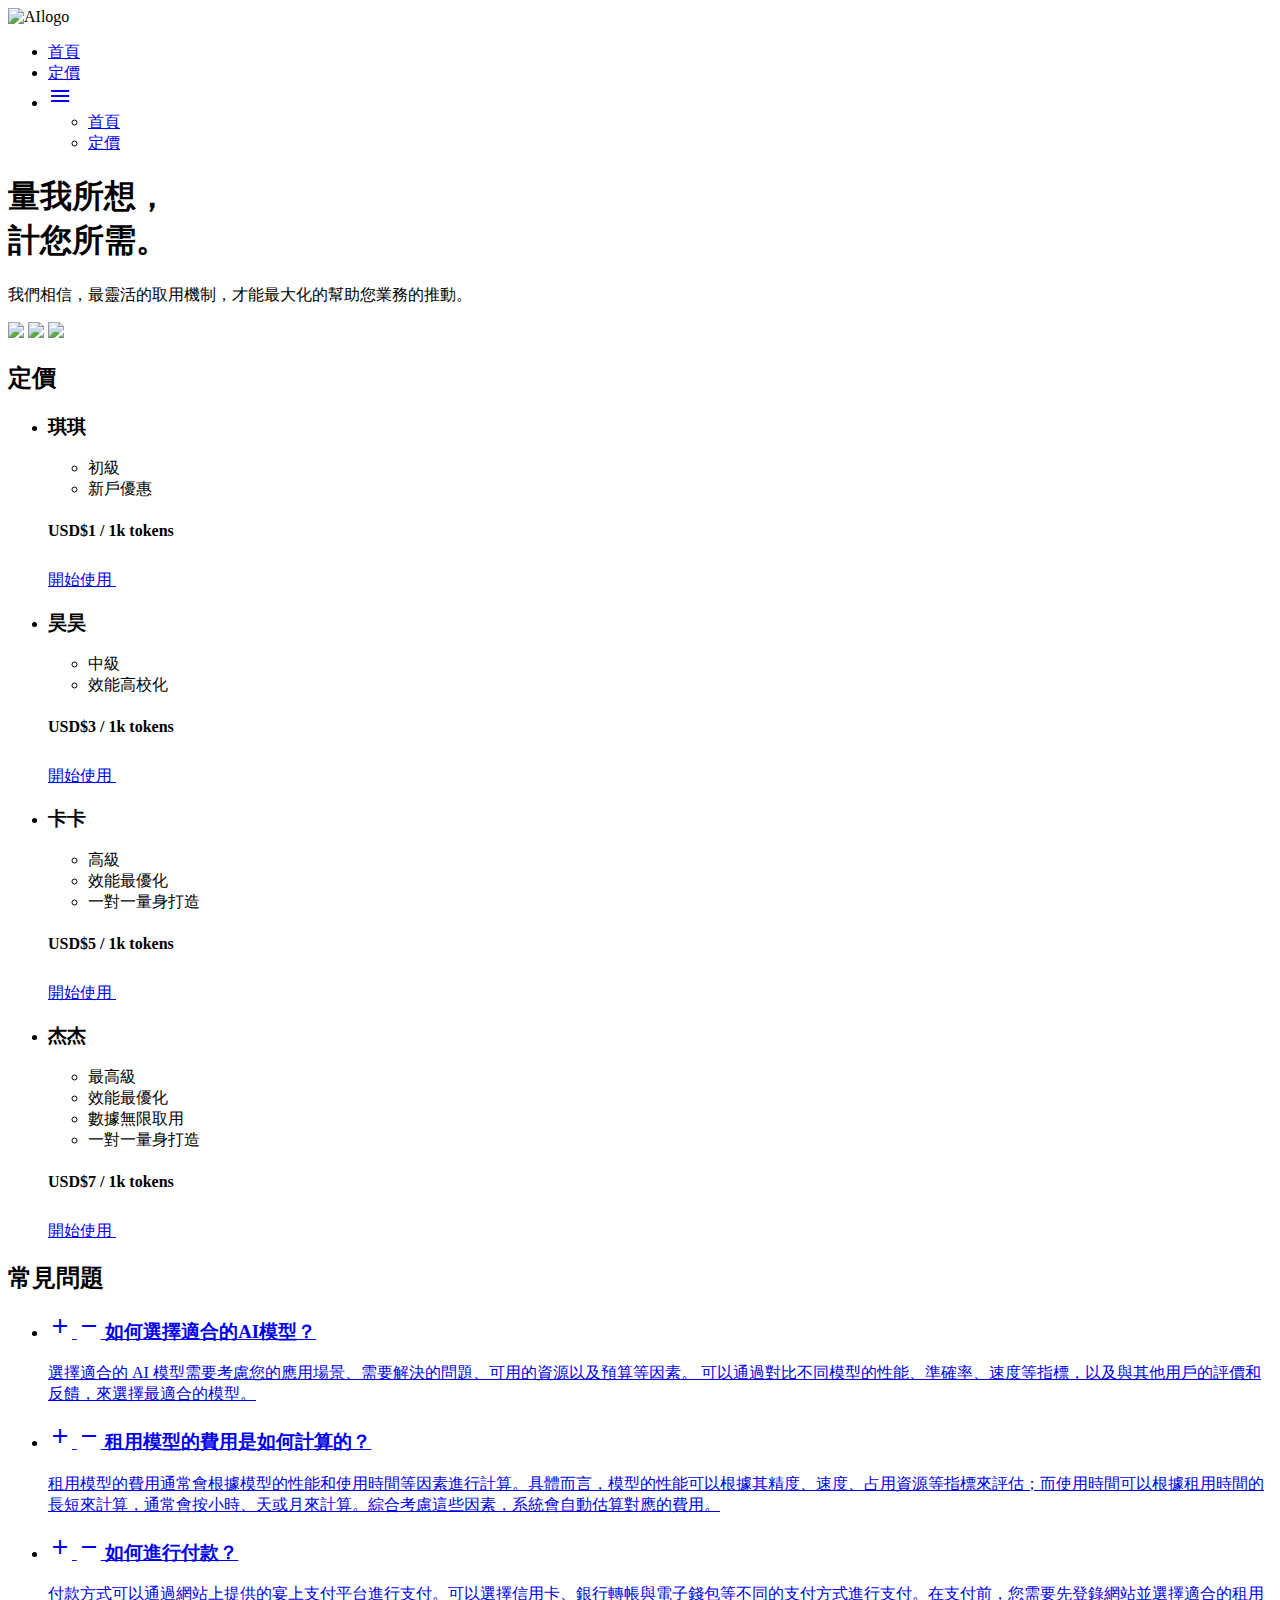
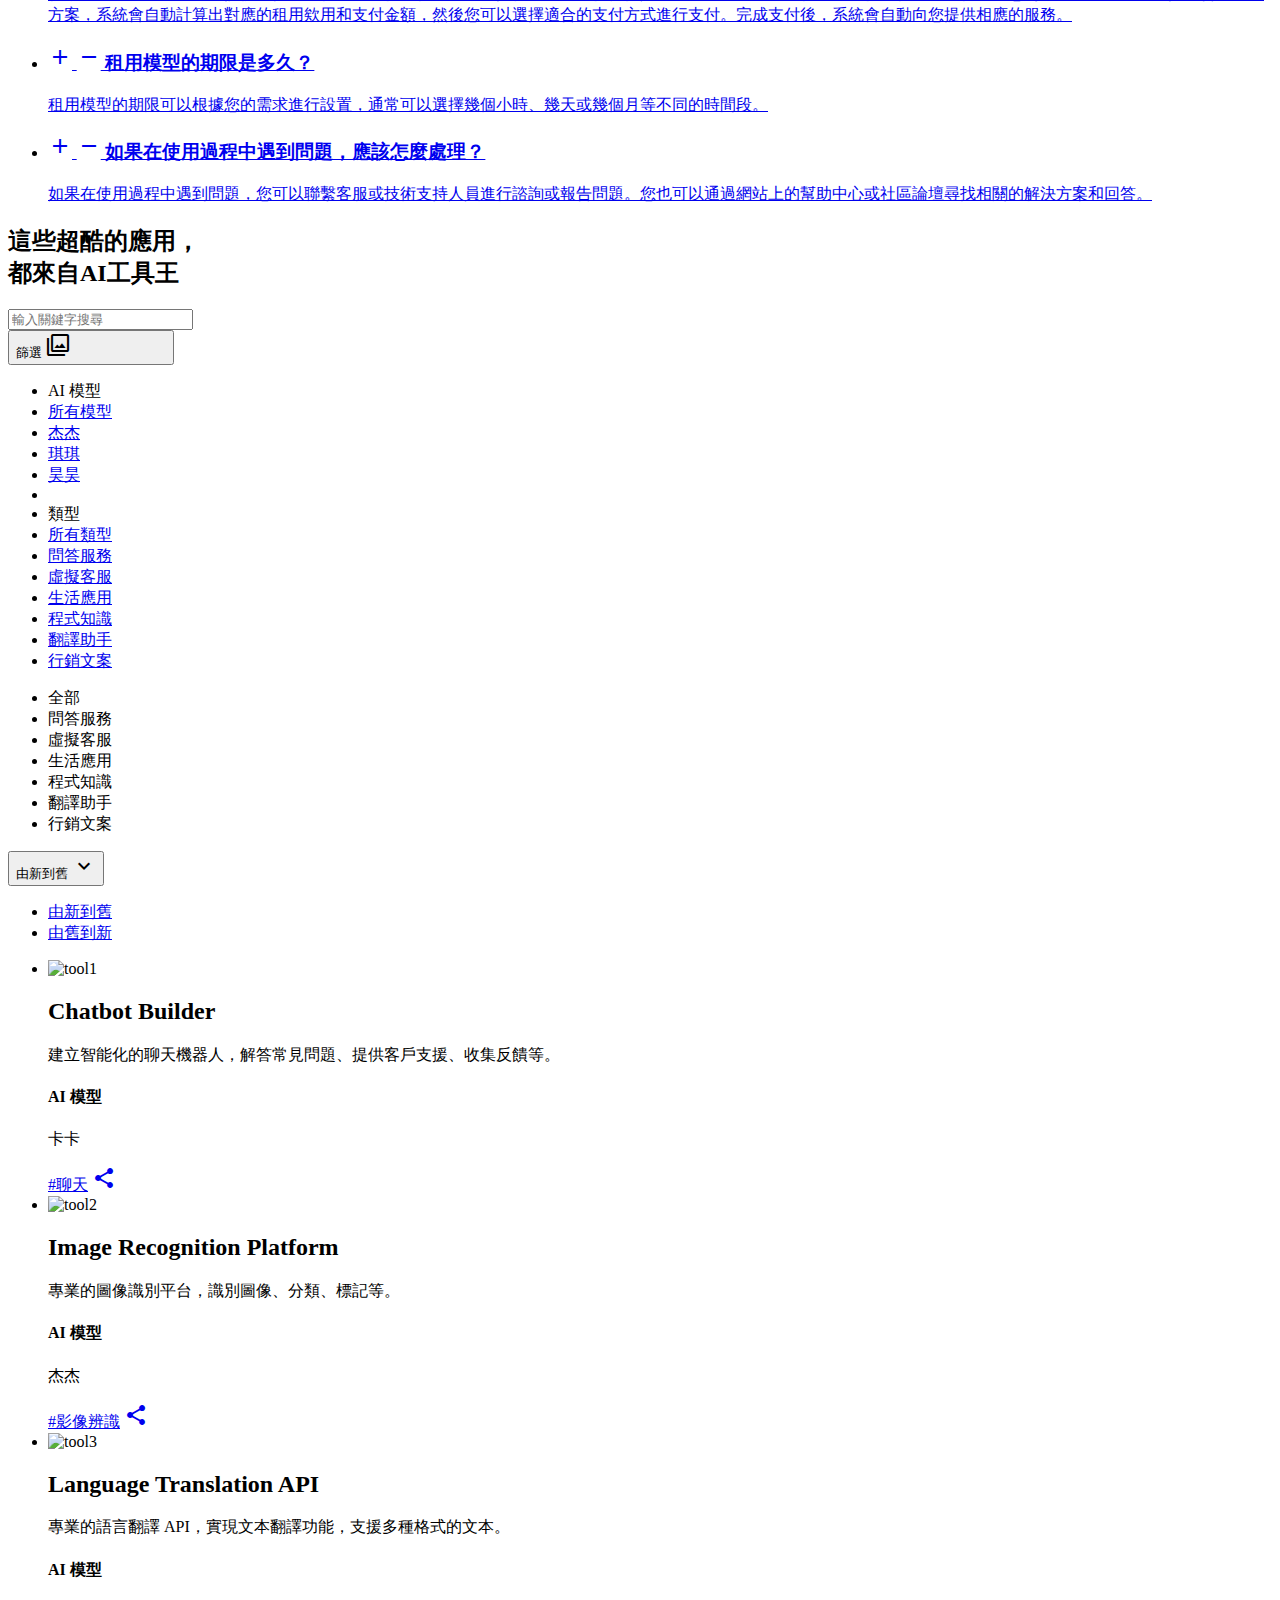
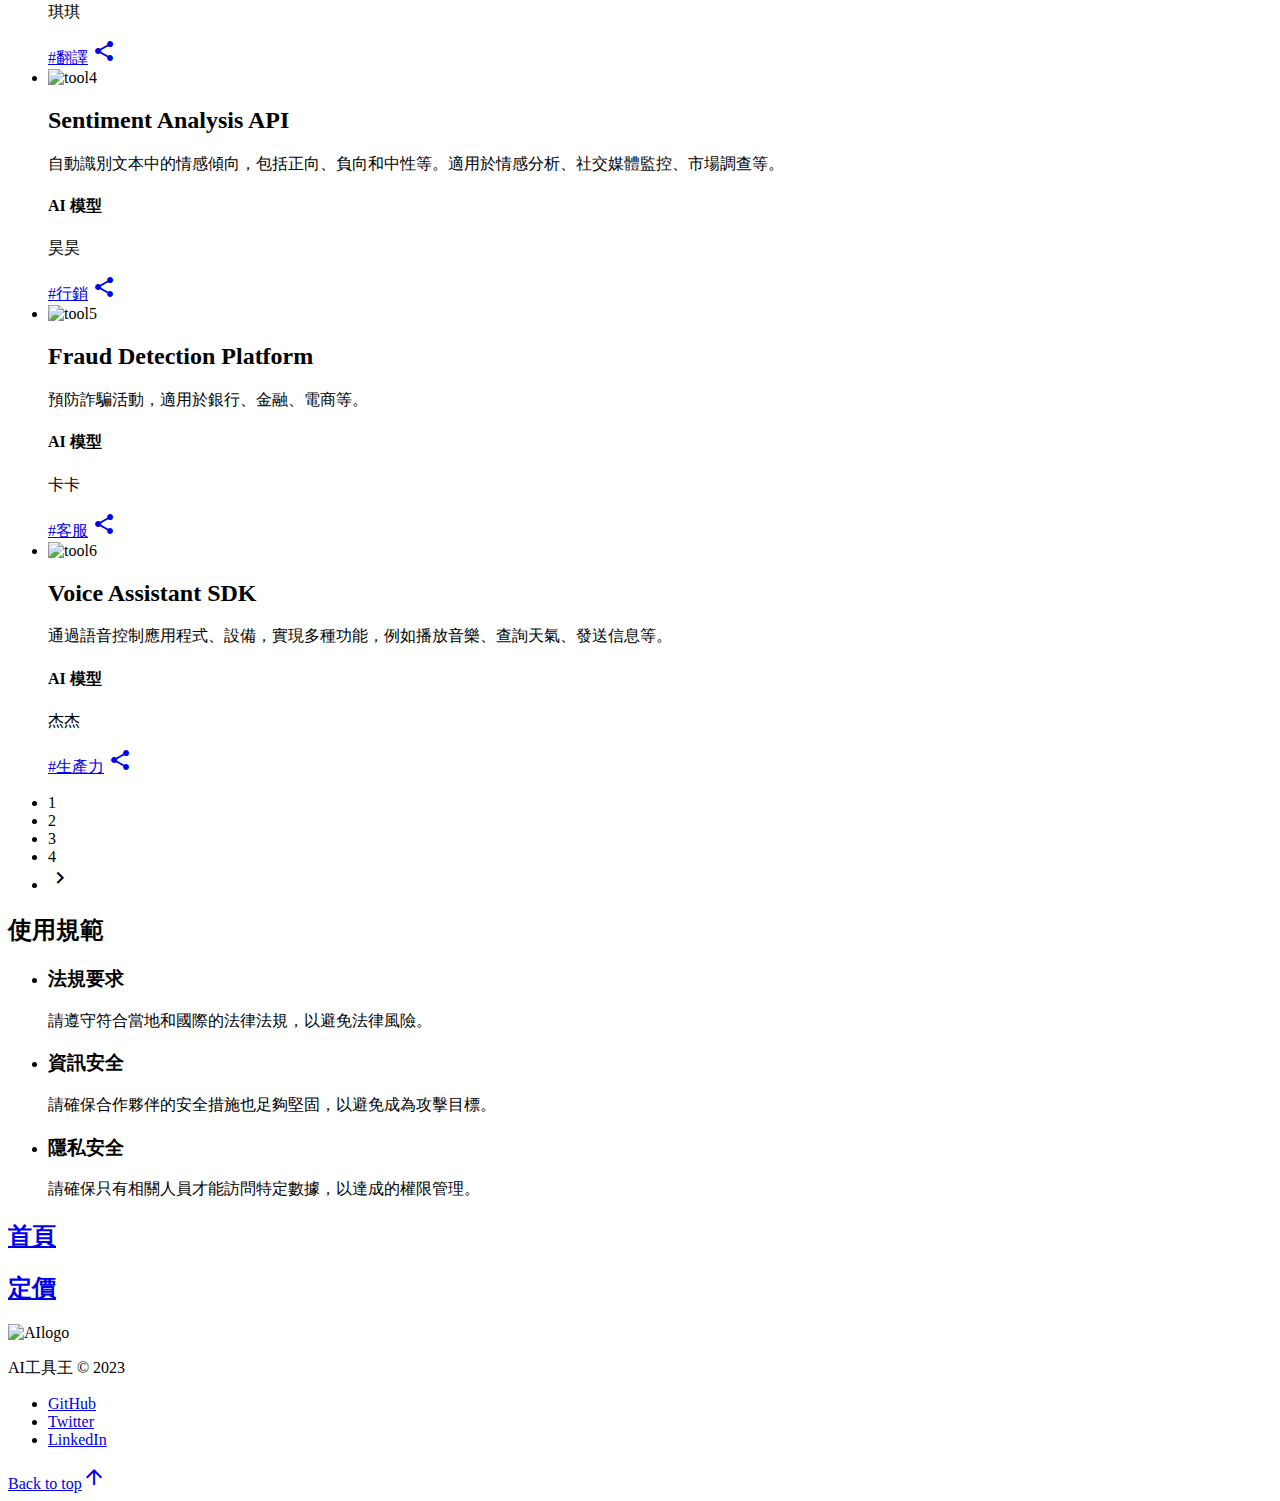
==== pricing.html @ 3c89065a "renew" ====
<!DOCTYPE html>
<html lang="en">

<head>
    <meta charset="UTF-8">
    <meta http-equiv="X-UA-Compatible" content="IE=edge">
    <meta name="viewport" content="width=device-width, initial-scale=1.0">
    <title>AI 工具王 | 定價</title>
    <link href="https://fonts.googleapis.com/css2?family=Noto+Sans+TC:wght@400;700;900&display=swap" rel="stylesheet">
    <link href="https://fonts.googleapis.com/icon?family=Material+Icons" rel="stylesheet">
    <link rel="stylesheet" href="https://cdn.jsdelivr.net/npm/swiper@10/swiper-bundle.min.css" />
    <link rel="stylesheet" href="reset.css">
    <link rel="stylesheet" href="index.css">
</head>

<body>
    <nav class="navbar container py-20 mb-40">
        <img src="img/logo.png" alt="AIlogo" width="244" height="40">
        <ul class="d-flex">
            <li class="px-10 d-md-none"><a href="./index.html">首頁</a></li>
            <li class="px-10 d-md-none"><a href="./pricing.html">定價</a></li>
            <li class="d-none d-md-block">
                <a href="#" class="navbar-toggler">
                    <span class="material-icons">
                        menu
                    </span>
                </a>
                <ul class="navbar-collapse d-none">
                    <li class="display-3 mb-8"><a href="./index.html">首頁</a></li>
                    <li class="display-3"><a href="./pricing.html">定價</a></li>
                </ul>
            </li>
        </ul>
    </nav>
    <header>
        <section class="container mb-160">
            <h1 class="display-2 h1-md mb-80 mb-md-64">量我所想，<br>計您所需。</h1>
            <p class="h1 h3-md">我們相信，最靈活的取用機制，才能最大化的幫助您業務的推動。</p>
            <div class="deco">
                <img src="img/deco.png" class="arrow1">
                <img src="img/deco.png" class="arrow2">
                <img src="img/deco.png" class="arrow3">
            </div>
        </section>
        <section class="container mb-160 mb-md-120">
            <h2 class="h1 h2-md mb-80 mb-md-32">定價</h2>
            <ul class="row row-gap-24">
                <li class="col-6">
                    <div class="price border h-100 f-column">
                        <div class="border-body">
                            <h3 class="h3 h3-md mb-12">琪琪</h3>
                            <ul class="list-style">
                                <li>初級</li>
                                <li>新戶優惠</li>
                            </ul>
                        </div>
                        <div class="border-footer">
                            <h4>USD$1 / 1k tokens</h4>
                            <a href="#" class="price-link">
                                開始使用
                                <span class="material-icons pl-12">
                                    arrow_outward
                                </span>
                            </a>
                        </div>
                    </div>
                </li>
                <li class="col-6">
                    <div class="price border h-100 f-column">
                        <div class="border-body">
                            <h3 class="h3 h3-md mb-12">昊昊</h3>
                            <ul class="list-style">
                                <li>中級</li>
                                <li>效能高校化</li>
                            </ul>
                        </div>
                        <div class="border-footer">
                            <h4>USD$3 / 1k tokens</h4>
                            <a href="#" class="price-link">
                                開始使用
                                <span class="material-icons pl-12">
                                    arrow_outward
                                </span>
                            </a>
                        </div>
                    </div>
                </li>
                <li class="col-6">
                    <div class="price border h-100 f-column">
                        <div class="border-body">
                            <h3 class="h3 h3-md mb-12">卡卡</h3>
                            <ul class="list-style">
                                <li>高級</li>
                                <li>效能最優化</li>
                                <li>一對一量身打造</li>
                            </ul>
                        </div>
                        <div class="border-footer">
                            <h4>USD$5 / 1k tokens</h4>
                            <a href="#" class="price-link">
                                開始使用
                                <span class="material-icons pl-12">
                                    arrow_outward
                                </span>
                            </a>
                        </div>
                    </div>
                </li>
                <li class="col-6">
                    <div class="price border h-100 f-column">
                        <div class="border-body">
                            <h3 class="h3 h3-md mb-12">杰杰</h3>
                            <ul class="list-style">
                                <li>最高級</li>
                                <li>效能最優化</li>
                                <li>數據無限取用</li>
                                <li>一對一量身打造</li>
                            </ul>
                        </div>
                        <div class="border-footer">
                            <h4>USD$7 / 1k tokens</h4>
                            <a href="#" class="price-link">
                                開始使用
                                <span class="material-icons pl-12">
                                    arrow_outward
                                </span>
                            </a>
                        </div>
                    </div>
                </li>
            </ul>
        </section>
        <section class="container mb-160 mb-md-120">
            <div class="row">
                <div class="col-4">
                    <h2 class="h1 h2-md mb-md-24">常見問題</h2>
                </div>
                <ul class="col-8">
                    <li class="mb-16">
                        <a href="#" class="faq-q border px-40 py-20">
                            <h3 class="h5">
                                <span class="material-icons mr-20 add-icon">
                                    add
                                </span>
                                <span class="material-icons mr-20 remove-icon d-none">
                                    remove
                                </span>
                                如何選擇適合的AI模型？
                            </h3>
                            <div class="faq-a px-40 d-none">
                                <p>
                                    選擇適合的 AI 模型需要考慮您的應用場景、需要解決的問題、可用的資源以及預算等因素。
                                    可以通過對比不同模型的性能、準確率、速度等指標，以及與其他用戶的評價和反饋，來選擇最適合的模型。
                                </p>
                            </div>
                        </a>
                    </li>
                    <li class="mb-16">
                        <a href="#" class="faq-q border px-40 py-20">
                            <h3 class="h5">
                                <span class="material-icons mr-20 add-icon">
                                    add
                                </span>
                                <span class="material-icons mr-20 remove-icon d-none">
                                    remove
                                </span>
                                租用模型的費用是如何計算的？
                            </h3>
                            <div class="faq-a px-40 d-none">
                                <p>
                                    租用模型的費用通常會根據模型的性能和使用時間等因素進行計算。具體而言，模型的性能可以根據其精度、速度、占用資源等指標來評估；而使用時間可以根據租用時間的長短來計算，通常會按小時、天或月來計算。綜合考慮這些因素，系統會自動估算對應的費用。
                                </p>
                            </div>
                        </a>
                    </li>
                    <li class="mb-16">
                        <a href="#" class="faq-q border px-40 py-20">
                            <h3 class="h5">
                                <span class="material-icons mr-20 add-icon">
                                    add
                                </span>
                                <span class="material-icons mr-20 remove-icon d-none">
                                    remove
                                </span>
                                如何進行付款？
                            </h3>
                            <div class="faq-a px-40 d-none">
                                <p>
                                    付款方式可以通過網站上提供的宴上支付平台進行支付。可以選擇信用卡、銀行轉帳與電子錢包等不同的支付方式進行支付。在支付前，您需要先登錄網站並選擇適合的租用方案，系統會自動計算出對應的租用欸用和支付金額，然後您可以選擇適合的支付方式進行支付。完成支付後，系統會自動向您提供相應的服務。
                                </p>
                            </div>
                        </a>
                    </li>
                    <li class="mb-16">
                        <a href="#" class="faq-q border px-40 py-20">
                            <h3 class="h5">
                                <span class="material-icons mr-20 add-icon">
                                    add
                                </span>
                                <span class="material-icons mr-20 remove-icon d-none">
                                    remove
                                </span>
                                租用模型的期限是多久？
                            </h3>
                            <div class="faq-a px-40 d-none">
                                <p>
                                    租用模型的期限可以根據您的需求進行設置，通常可以選擇幾個小時、幾天或幾個月等不同的時間段。
                                </p>
                            </div>
                        </a>
                    </li>
                    <li>
                        <a href="#" class="faq-q border px-40 py-20">
                            <h3 class="h5">
                                <span class="material-icons mr-20 add-icon">
                                    add
                                </span>
                                <span class="material-icons mr-20 remove-icon d-none">
                                    remove
                                </span>
                                如果在使用過程中遇到問題，應該怎麼處理？
                            </h3>
                            <div class="faq-a px-40 d-none">
                                <p>
                                    如果在使用過程中遇到問題，您可以聯繫客服或技術支持人員進行諮詢或報告問題。您也可以通過網站上的幫助中心或社區論壇尋找相關的解決方案和回答。
                                </p>
                            </div>
                        </a>
                    </li>
                </ul>
            </div>
        </section>
    </header>
    <main>
        <section class="tool mb-160 mb-md-64">
            <div class="container">
                <h2 class="display-3 text-center mb-80 mb-md-32 h2-md">這些超酷的應用，<br class="d-none d-md-block">都來自AI工具王
                </h2>
                <input type="text" class="search-bar" placeholder="輸入關鍵字搜尋">
            </div>
            <div class="container filter mb-40">
                <div class="dropdown">
                    <button class="btn btn-dark">
                        篩選
                        <span class="material-icons filter-icon">filter_alt</span>
                    </button>
                    <ul class="dropdown-menu d-none">
                        <li><span class="dropdown-item-text">AI 模型</span></li>
                        <li><a class="dropdown-item" href="#">所有模型</a></li>
                        <li><a class="dropdown-item" href="#">杰杰</a></li>
                        <li><a class="dropdown-item" href="#">琪琪</a></li>
                        <li><a class="dropdown-item" href="#">昊昊</a></li>
                        <li>
                            <div class="dropdown-divider"></div>
                        </li>
                        <li><span class="dropdown-item-text">類型</span></li>
                        <li><a class="dropdown-item" href="#">所有類型</a></li>
                        <li><a class="dropdown-item" href="#">問答服務</a></li>
                        <li><a class="dropdown-item" href="#">虛擬客服</a></li>
                        <li><a class="dropdown-item" href="#">生活應用</a></li>
                        <li><a class="dropdown-item" href="#">程式知識</a></li>
                        <li><a class="dropdown-item" href="#">翻譯助手</a></li>
                        <li><a class="dropdown-item" href="#">行銷文案</a></li>
                    </ul>
                </div>
                <ul class="filter-list">
                    <li class="filter-list-selection active">全部</li>
                    <li class="filter-list-selection">問答服務</li>
                    <li class="filter-list-selection">虛擬客服</li>
                    <li class="filter-list-selection">生活應用</li>
                    <li class="filter-list-selection">程式知識</li>
                    <li class="filter-list-selection">翻譯助手</li>
                    <li class="filter-list-selection">行銷文案</li>
                </ul>
                <div class="dropdown">
                    <button class="btn btn-dark">
                        由新到舊
                        <span class="material-icons filter-icon">expand_more</span>
                    </button>
                    <ul class="dropdown-menu dropdown-menu-end d-none">
                        <li><a id="desc" class="dropdown-item" href="#">由新到舊</a></li>
                        <li><a id="asc" class="dropdown-item" href="#">由舊到新</a></li>
                    </ul>
                </div>
            </div>
            <div class="container mb-40">
                <ul class="row card-tidy f-md-column">
                    <li class="col-4 card">
                        <div class="h-100 card-frame">
                            <div class="card-exhibit">
                                <img src="img/tool1.png" class="w-100 card-zooming" alt="tool1">
                            </div>
                            <div class="card-context">
                                <h2 class="h5 mb-12">Chatbot Builder</h2>
                                <p class="text-sm text-gray">建立智能化的聊天機器人，解答常見問題、提供客戶支援、收集反饋等。</p>
                            </div>
                            <div class="card-drawer">
                                <h4 class="h6">AI 模型</h4>
                                <p>卡卡</p>
                            </div>
                            <div class="card-drawer">
                                <a href="#">#聊天</a>
                                <a href="#"><span class="material-icons">share</span></a>
                            </div>
                        </div>
                    </li>
                    <li class="col-4 card">
                        <div class="h-100 card-frame">
                            <div class="card-exhibit">
                                <img src="img/tool2.png" class="w-100 card-zooming" alt="tool2">
                            </div>
                            <div class="card-context">
                                <h2 class="h5 mb-12">Image Recognition Platform</h2>
                                <p class="text-sm text-gray">專業的圖像識別平台，識別圖像、分類、標記等。</p>
                            </div>
                            <div class="card-drawer">
                                <h4 class="h6">AI 模型</h4>
                                <p>杰杰</p>
                            </div>
                            <div class="card-drawer">
                                <a href="#">#影像辨識</a>
                                <a href="#"><span class="material-icons">share</span></a>
                            </div>
                        </div>
                    </li>
                    <li class="col-4 card">
                        <div class="h-100 card-frame">
                            <div class="card-exhibit">
                                <img src="img/tool1.png" class="w-100 card-zooming" alt="tool3">
                            </div>
                            <div class="card-context">
                                <h2 class="h5 mb-12">Language Translation API</h2>
                                <p class="text-sm text-gray">專業的語言翻譯 API，實現文本翻譯功能，支援多種格式的文本。</p>
                            </div>
                            <div class="card-drawer">
                                <h4>AI 模型</h4>
                                <p>琪琪</p>
                            </div>
                            <div class="card-drawer">
                                <a href="#">#翻譯</a>
                                <a href="#"><span class="material-icons">share</span></a>
                            </div>
                        </div>
                    </li>
                    <li class="col-4 card">
                        <div class="h-100 card-frame">
                            <div class="card-exhibit">
                                <img src="img/tool4.png" class="w-100 card-zooming" alt="tool4">
                            </div>
                            <div class="card-context">
                                <h2 class="h5 mb-12">Sentiment Analysis API</h2>
                                <p class="text-sm text-gray">自動識別文本中的情感傾向，包括正向、負向和中性等。適用於情感分析、社交媒體監控、市場調查等。</p>
                            </div>
                            <div class="card-drawer">
                                <h4>AI 模型</h4>
                                <p>昊昊</p>
                            </div>
                            <div class="card-drawer">
                                <a href="#">#行銷</a>
                                <a href="#"><span class="material-icons">share</span></a>
                            </div>
                        </div>
                    </li>
                    <li class="col-4 card">
                        <div class="h-100 card-frame">
                            <div class="card-exhibit">
                                <img src="img/tool5.png" class="w-100 card-zooming" alt="tool5">
                            </div>
                            <div class="card-context">
                                <h2 class="h5 mb-12">Fraud Detection Platform</h2>
                                <p class="text-sm text-gray">預防詐騙活動，適用於銀行、金融、電商等。</p>
                            </div>
                            <div class="card-drawer">
                                <h4>AI 模型</h4>
                                <p>卡卡</p>
                            </div>
                            <div class="card-drawer">
                                <a href="#">#客服</a>
                                <a href="#"><span class="material-icons">share</span></a>
                            </div>
                        </div>
                    </li>
                    <li class="col-4 card">
                        <div class="h-100 card-frame">
                            <div class="card-exhibit">
                                <img src="img/tool6.png" class="w-100 card-zooming" alt="tool6">
                            </div>
                            <div class="card-context">
                                <h2 class="h5 mb-12">Voice Assistant SDK</h2>
                                <p class="text-sm text-gray">通過語音控制應用程式、設備，實現多種功能，例如播放音樂、查詢天氣、發送信息等。</p>
                            </div>
                            <div class="card-drawer">
                                <h4>AI 模型</h4>
                                <p>杰杰</p>
                            </div>
                            <div class="card-drawer">
                                <a href="#">#生產力</a>
                                <a href="#"><span class="material-icons">share</span></a>
                            </div>
                        </div>
                    </li>
                </ul>
            </div>
            <nav class="container">
                <ul class="page">
                    <li class="page-gui active">1</li>
                    <li class="page-gui">2</li>
                    <li class="page-gui">3</li>
                    <li class="page-gui">4</li>
                    <li class="page-gui"><span class="material-icons">keyboard_arrow_right</span></li>

                </ul>
            </nav>
        </section>
        <section class="container mb-160 mb-md-64">
            <div class="row">
                <div class="col-4">
                    <h2 class="h1 h2-md mb-md-48">使用規範</h2>
                </div>
                <ul class="col-8">
                    <li class="regulations mb-40 pb-40">
                        <h3 class="h3 h4-md mb-20 mb-md-16">法規要求</h3>
                        <p class="h4 h6-md">請遵守符合當地和國際的法律法規，以避免法律風險。</p>
                    </li>
                    <li class="regulations mb-40 pb-40">
                        <h3 class="h3 h4-md mb-20 mb-md-16">資訊安全</h2>
                        <p class="h4 h6-md">請確保合作夥伴的安全措施也足夠堅固，以避免成為攻擊目標。</p>
                    </li>
                    <li class="regulations pb-40">
                        <h3 class="h3 h4-md mb-20 mb-md-16">隱私安全</h2>
                        <p class="h4 h6-md">請確保只有相關人員才能訪問特定數據，以達成的權限管理。</p>
                    </li>
                </ul>
            </div>
        </section>
        <section class="container">
            <div class="navbar2 py-80">
                <div class="display-3 h1-md">
                    <h2 class="mb-8"><a href="./index.html">首頁</a></h2>
                    <h2><a href="./pricing.html">定價</a></h2>
                </div>
                <img src="img/logo.png" width="245" alt="AIlogo" class="mb-md-32">
            </div>
        </section>
    </main>
    <footer>
        <nav class="container navbar3">
            <p>AI工具王 © 2023</p>
            <ul class="social-media">
                <li><a href="https://github.com/bolin0330" target="_blank" class="px-10">GitHub</a></li>
                <li><a href="https://x.com" target="_blank" class="px-10">Twitter</a></li>
                <li><a href="https://www.linkedin.com/in/bolin-chen-257366208" target="_blank"
                        class="px-10">LinkedIn</a></li>
            </ul>
            <a href="#" id="btn-top" class="social-media">Back to top<span
                    class="material-icons filter-icon">arrow_upward</span></a>
        </nav>
    </footer>
    <script src="https://code.jquery.com/jquery-3.7.0.min.js"
        integrity="sha256-2Pmvv0kuTBOenSvLm6bvfBSSHrUJ+3A7x6P5Ebd07/g=" crossorigin="anonymous"></script>
    <script src="https://cdn.jsdelivr.net/npm/swiper@10/swiper-bundle.min.js"></script>
    <script src="./all.js"></script>
</body>

</html>
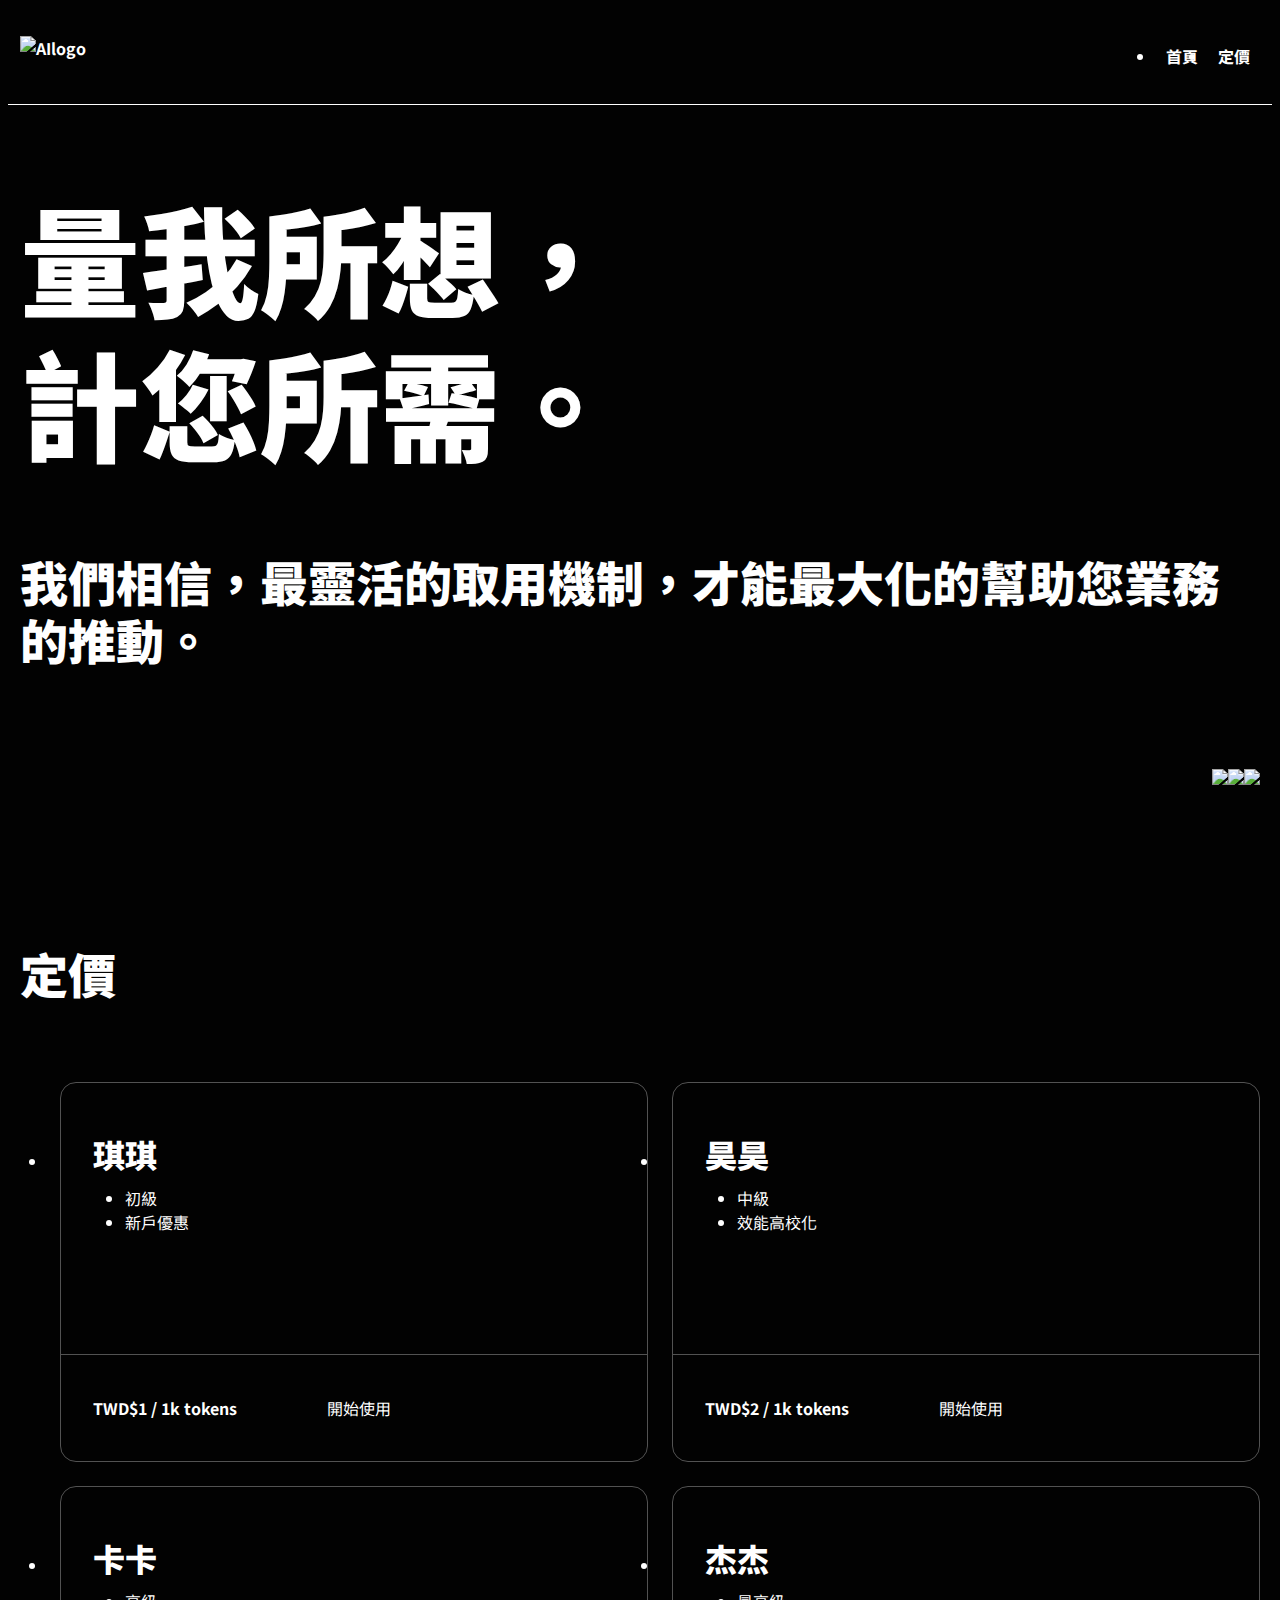
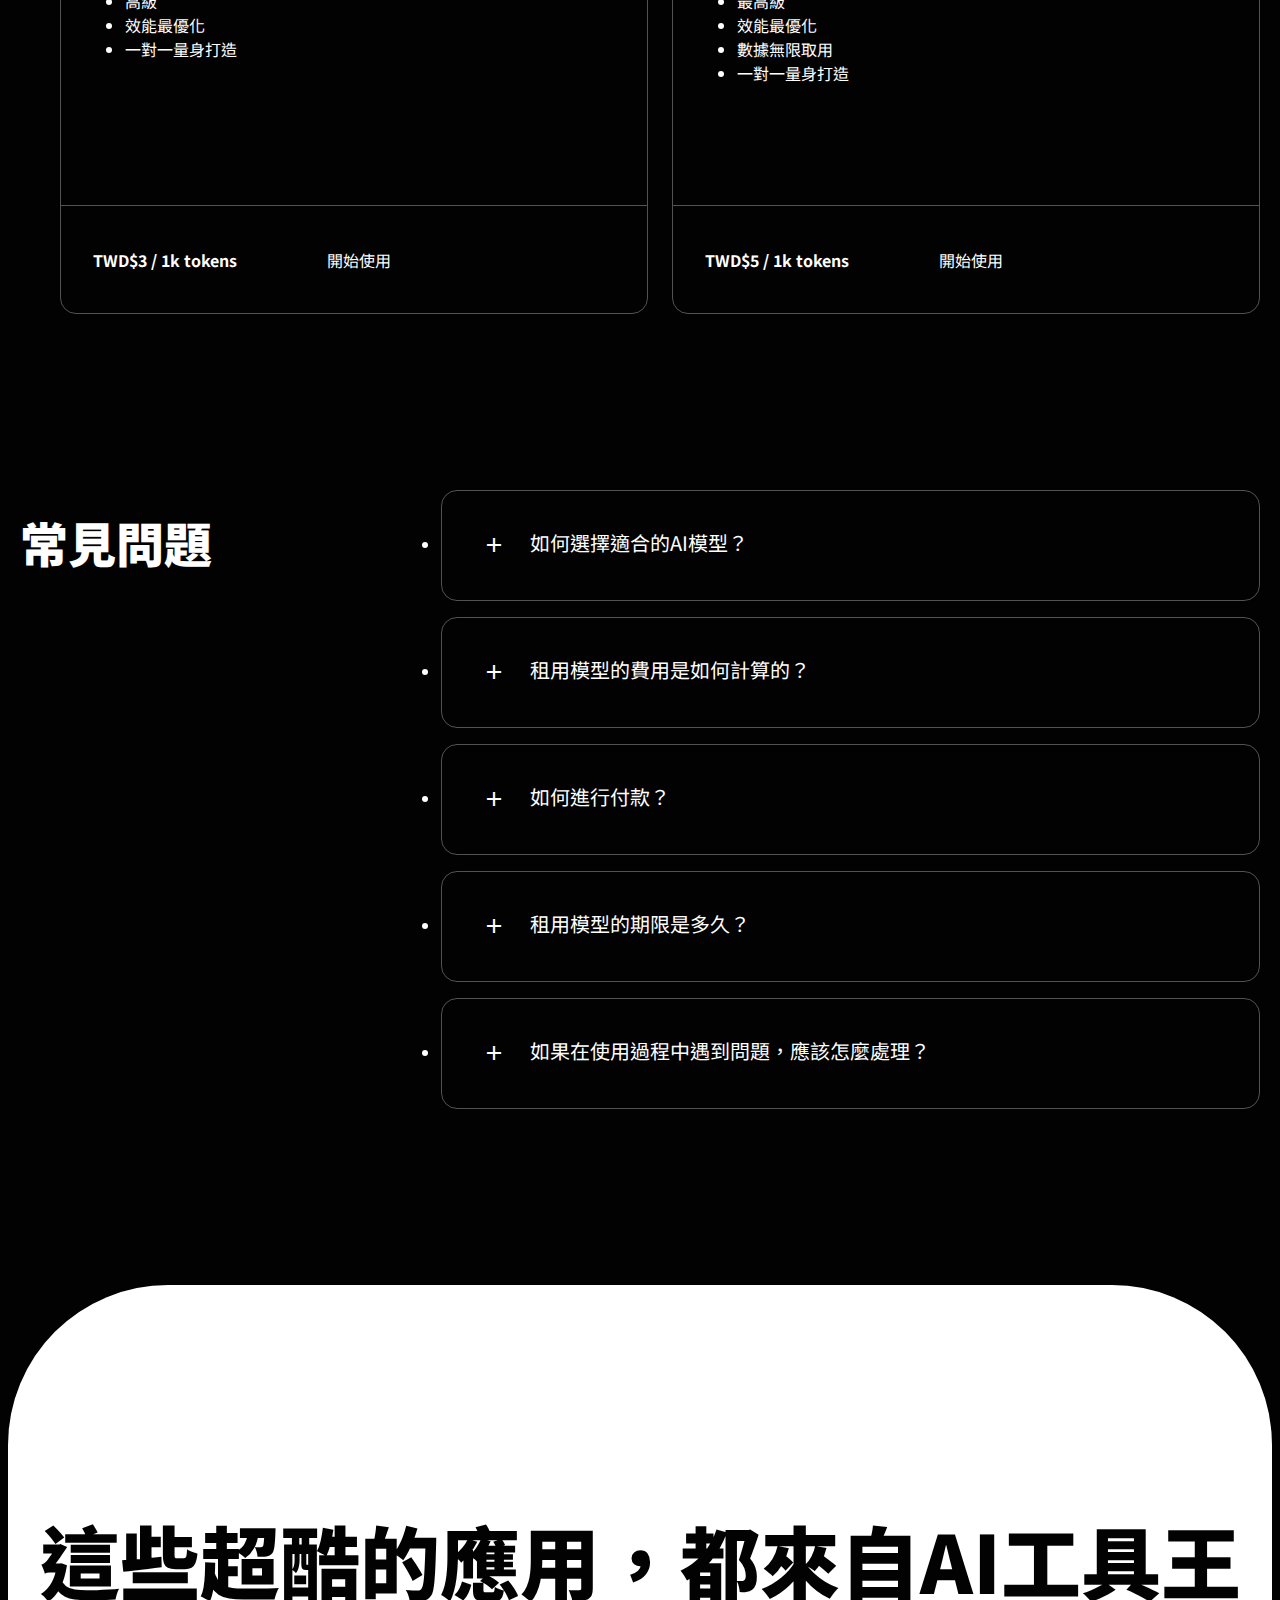
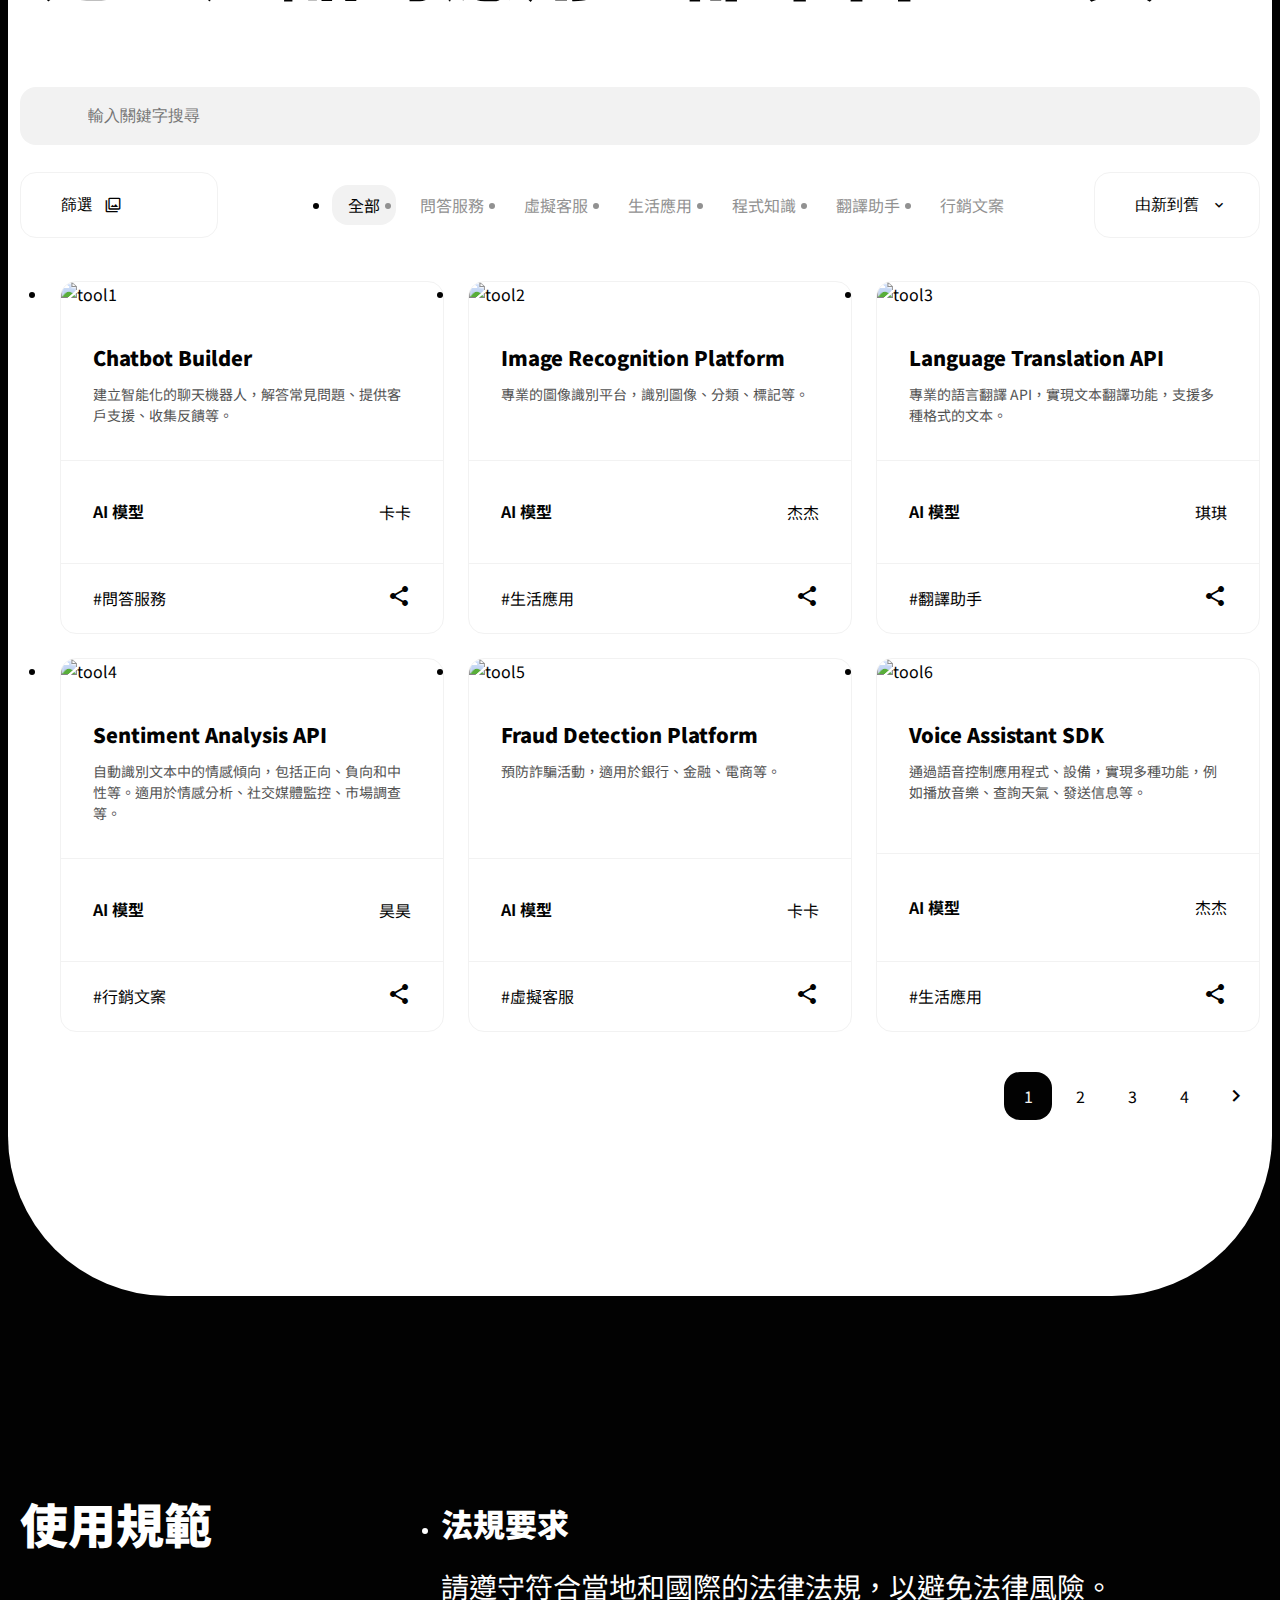
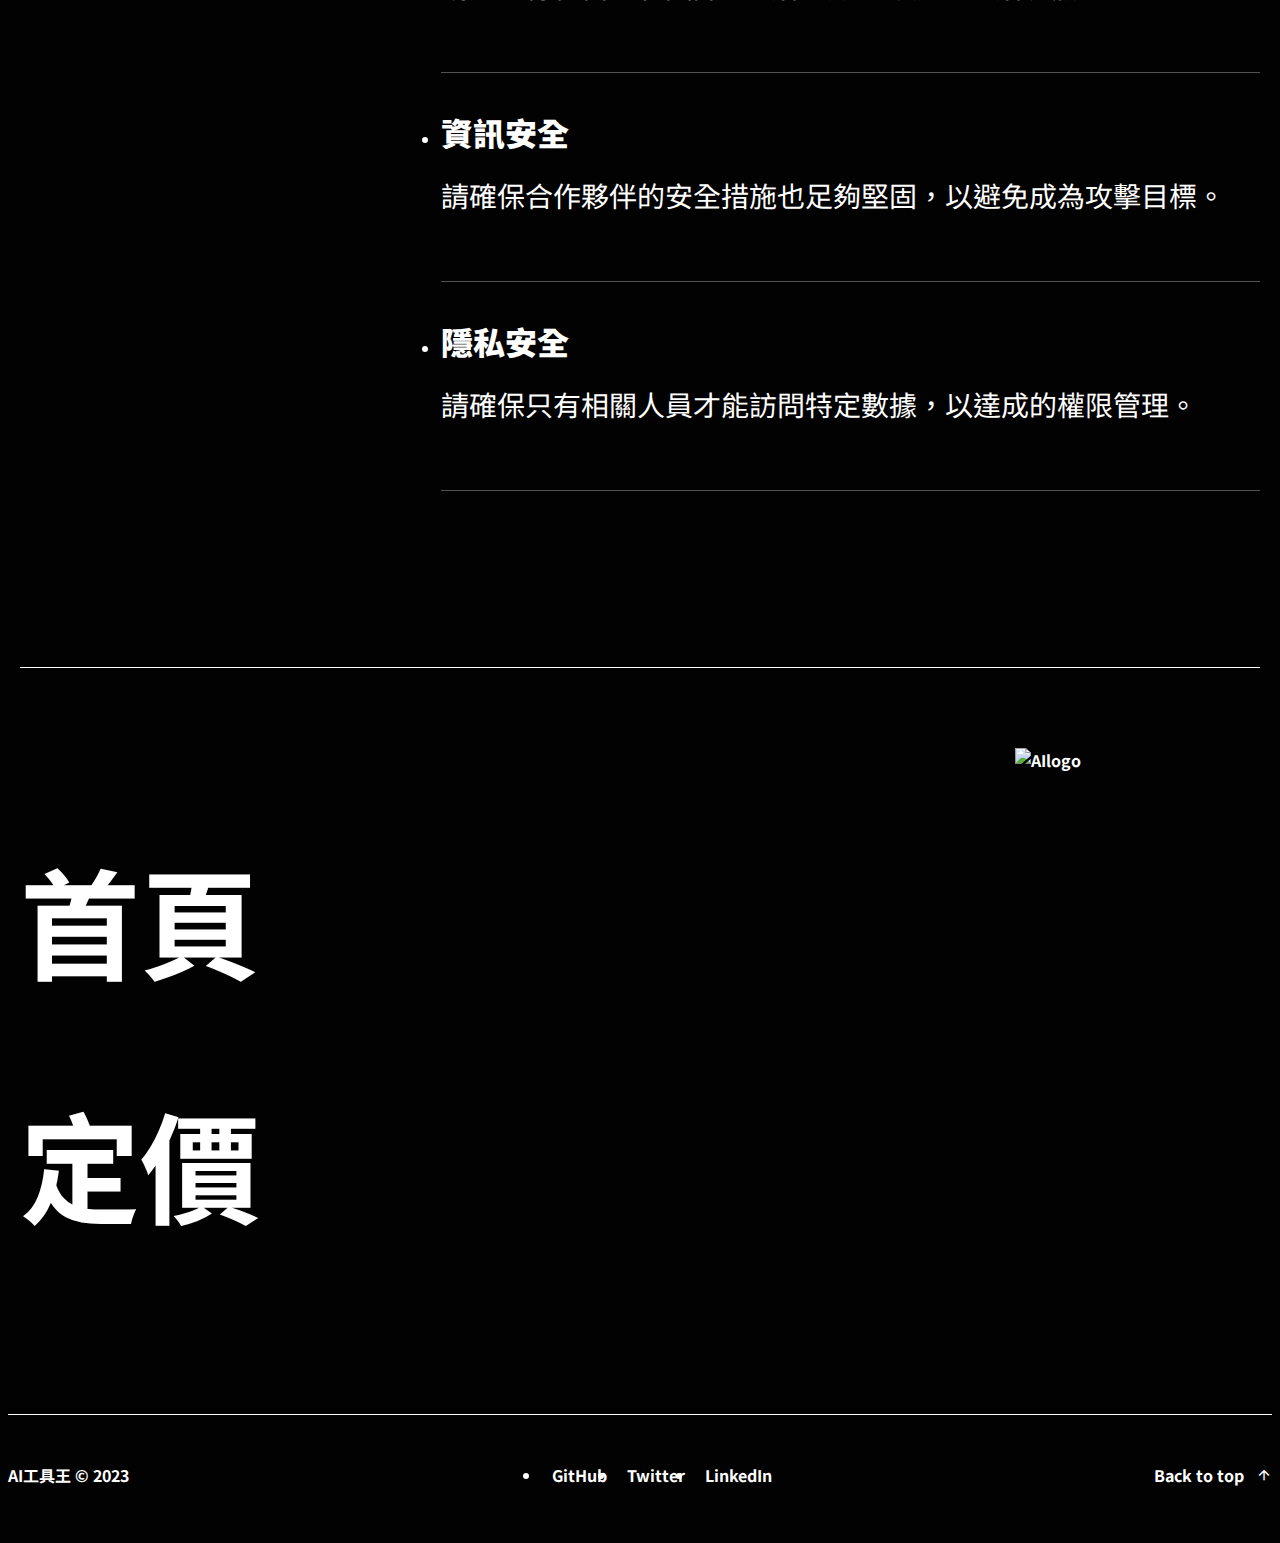
==== commit bf44ca11: "renew" ====
--- a/pricing.html
+++ b/pricing.html
@@ -21,9 +21,7 @@
             <li class="px-10 d-md-none"><a href="./pricing.html">定價</a></li>
             <li class="d-none d-md-block">
                 <a href="#" class="navbar-toggler">
-                    <span class="material-icons">
-                        menu
-                    </span>
+                    <span class="material-icons">menu</span>
                 </a>
                 <ul class="navbar-collapse d-none">
                     <li class="display-3 mb-8"><a href="./index.html">首頁</a></li>
@@ -55,12 +53,10 @@
                             </ul>
                         </div>
                         <div class="border-footer">
-                            <h4>USD$1 / 1k tokens</h4>
+                            <h4>TWD$1 / 1k tokens</h4>
                             <a href="#" class="price-link">
                                 開始使用
-                                <span class="material-icons pl-12">
-                                    arrow_outward
-                                </span>
+                                <span class="material-icons pl-12">arrow_outward</span>
                             </a>
                         </div>
                     </div>
@@ -75,12 +71,10 @@
                             </ul>
                         </div>
                         <div class="border-footer">
-                            <h4>USD$3 / 1k tokens</h4>
+                            <h4>TWD$2 / 1k tokens</h4>
                             <a href="#" class="price-link">
                                 開始使用
-                                <span class="material-icons pl-12">
-                                    arrow_outward
-                                </span>
+                                <span class="material-icons pl-12">arrow_outward</span>
                             </a>
                         </div>
                     </div>
@@ -96,12 +90,10 @@
                             </ul>
                         </div>
                         <div class="border-footer">
-                            <h4>USD$5 / 1k tokens</h4>
+                            <h4>TWD$3 / 1k tokens</h4>
                             <a href="#" class="price-link">
                                 開始使用
-                                <span class="material-icons pl-12">
-                                    arrow_outward
-                                </span>
+                                <span class="material-icons pl-12">arrow_outward</span>
                             </a>
                         </div>
                     </div>
@@ -118,12 +110,10 @@
                             </ul>
                         </div>
                         <div class="border-footer">
-                            <h4>USD$7 / 1k tokens</h4>
+                            <h4>TWD$5 / 1k tokens</h4>
                             <a href="#" class="price-link">
                                 開始使用
-                                <span class="material-icons pl-12">
-                                    arrow_outward
-                                </span>
+                                <span class="material-icons pl-12">arrow_outward</span>
                             </a>
                         </div>
                     </div>
@@ -139,91 +129,60 @@
                     <li class="mb-16">
                         <a href="#" class="faq-q border px-40 py-20">
                             <h3 class="h5">
-                                <span class="material-icons mr-20 add-icon">
-                                    add
-                                </span>
-                                <span class="material-icons mr-20 remove-icon d-none">
-                                    remove
-                                </span>
+                                <span class="material-icons mr-20 add-icon">add</span>
+                                <span class="material-icons mr-20 remove-icon d-none">remove</span>
                                 如何選擇適合的AI模型？
                             </h3>
                             <div class="faq-a px-40 d-none">
-                                <p>
-                                    選擇適合的 AI 模型需要考慮您的應用場景、需要解決的問題、可用的資源以及預算等因素。
-                                    可以通過對比不同模型的性能、準確率、速度等指標，以及與其他用戶的評價和反饋，來選擇最適合的模型。
-                                </p>
+                                <p>選擇適合的 AI 模型需要考慮您的應用場景、需要解決的問題、可用的資源以及預算等因素。可以通過對比不同模型的性能、準確率、速度等指標，以及與其他用戶的評價和反饋，來選擇最適合的模型。</p>
                             </div>
                         </a>
                     </li>
                     <li class="mb-16">
                         <a href="#" class="faq-q border px-40 py-20">
                             <h3 class="h5">
-                                <span class="material-icons mr-20 add-icon">
-                                    add
-                                </span>
-                                <span class="material-icons mr-20 remove-icon d-none">
-                                    remove
-                                </span>
+                                <span class="material-icons mr-20 add-icon">add</span>
+                                <span class="material-icons mr-20 remove-icon d-none">remove</span>
                                 租用模型的費用是如何計算的？
                             </h3>
                             <div class="faq-a px-40 d-none">
-                                <p>
-                                    租用模型的費用通常會根據模型的性能和使用時間等因素進行計算。具體而言，模型的性能可以根據其精度、速度、占用資源等指標來評估；而使用時間可以根據租用時間的長短來計算，通常會按小時、天或月來計算。綜合考慮這些因素，系統會自動估算對應的費用。
-                                </p>
+                                <p>租用模型的費用通常會根據模型的性能和使用時間等因素進行計算。具體而言，模型的性能可以根據其精度、速度、占用資源等指標來評估；而使用時間可以根據租用時間的長短來計算，通常會按小時、天或月來計算。綜合考慮這些因素，系統會自動估算對應的費用。</p>
                             </div>
                         </a>
                     </li>
                     <li class="mb-16">
                         <a href="#" class="faq-q border px-40 py-20">
                             <h3 class="h5">
-                                <span class="material-icons mr-20 add-icon">
-                                    add
-                                </span>
-                                <span class="material-icons mr-20 remove-icon d-none">
-                                    remove
-                                </span>
+                                <span class="material-icons mr-20 add-icon">add</span>
+                                <span class="material-icons mr-20 remove-icon d-none">remove</span>
                                 如何進行付款？
                             </h3>
                             <div class="faq-a px-40 d-none">
-                                <p>
-                                    付款方式可以通過網站上提供的宴上支付平台進行支付。可以選擇信用卡、銀行轉帳與電子錢包等不同的支付方式進行支付。在支付前，您需要先登錄網站並選擇適合的租用方案，系統會自動計算出對應的租用欸用和支付金額，然後您可以選擇適合的支付方式進行支付。完成支付後，系統會自動向您提供相應的服務。
-                                </p>
+                                <p>付款方式可以通過網站上提供的宴上支付平台進行支付。可以選擇信用卡、銀行轉帳與電子錢包等不同的支付方式進行支付。在支付前，您需要先登錄網站並選擇適合的租用方案，系統會自動計算出對應的租用欸用和支付金額，然後您可以選擇適合的支付方式進行支付。完成支付後，系統會自動向您提供相應的服務。</p>
                             </div>
                         </a>
                     </li>
                     <li class="mb-16">
                         <a href="#" class="faq-q border px-40 py-20">
                             <h3 class="h5">
-                                <span class="material-icons mr-20 add-icon">
-                                    add
-                                </span>
-                                <span class="material-icons mr-20 remove-icon d-none">
-                                    remove
-                                </span>
+                                <span class="material-icons mr-20 add-icon">add</span>
+                                <span class="material-icons mr-20 remove-icon d-none">remove</span>
                                 租用模型的期限是多久？
                             </h3>
                             <div class="faq-a px-40 d-none">
-                                <p>
-                                    租用模型的期限可以根據您的需求進行設置，通常可以選擇幾個小時、幾天或幾個月等不同的時間段。
-                                </p>
+                                <p>租用模型的期限可以根據您的需求進行設置，通常可以選擇幾個小時、幾天或幾個月等不同的時間段。</p>
                             </div>
                         </a>
                     </li>
                     <li>
                         <a href="#" class="faq-q border px-40 py-20">
                             <h3 class="h5">
-                                <span class="material-icons mr-20 add-icon">
-                                    add
-                                </span>
-                                <span class="material-icons mr-20 remove-icon d-none">
-                                    remove
-                                </span>
+                                <span class="material-icons mr-20 add-icon">add</span>
+                                <span class="material-icons mr-20 remove-icon d-none">remove</span>
                                 如果在使用過程中遇到問題，應該怎麼處理？
                             </h3>
                             <div class="faq-a px-40 d-none">
-                                <p>
-                                    如果在使用過程中遇到問題，您可以聯繫客服或技術支持人員進行諮詢或報告問題。您也可以通過網站上的幫助中心或社區論壇尋找相關的解決方案和回答。
-                                </p>
+                                <p>如果在使用過程中遇到問題，您可以聯繫客服或技術支持人員進行諮詢或報告問題。您也可以通過網站上的幫助中心或社區論壇尋找相關的解決方案和回答。</p>
                             </div>
                         </a>
                     </li>
@@ -273,13 +232,13 @@
                     <li class="filter-list-selection">行銷文案</li>
                 </ul>
                 <div class="dropdown">
-                    <button class="btn btn-dark">
+                    <button id="btn-sort" class="btn btn-dark">
                         由新到舊
                         <span class="material-icons filter-icon">expand_more</span>
                     </button>
                     <ul class="dropdown-menu dropdown-menu-end d-none">
-                        <li><a id="desc" class="dropdown-item" href="#">由新到舊</a></li>
-                        <li><a id="asc" class="dropdown-item" href="#">由舊到新</a></li>
+                        <li><a id="btn-desc" class="dropdown-item" href="#">由新到舊</a></li>
+                        <li><a id="btn-asc" class="dropdown-item" href="#">由舊到新</a></li>
                     </ul>
                 </div>
             </div>
@@ -291,7 +250,7 @@
                                 <img src="img/tool1.png" class="w-100 card-zooming" alt="tool1">
                             </div>
                             <div class="card-context">
-                                <h2 class="h5 mb-12">Chatbot Builder</h2>
+                                <h3 class="h5 mb-12">Chatbot Builder</h3>
                                 <p class="text-sm text-gray">建立智能化的聊天機器人，解答常見問題、提供客戶支援、收集反饋等。</p>
                             </div>
                             <div class="card-drawer">
@@ -299,7 +258,7 @@
                                 <p>卡卡</p>
                             </div>
                             <div class="card-drawer">
-                                <a href="#">#聊天</a>
+                                <a href="#">#問答服務</a>
                                 <a href="#"><span class="material-icons">share</span></a>
                             </div>
                         </div>
@@ -310,7 +269,7 @@
                                 <img src="img/tool2.png" class="w-100 card-zooming" alt="tool2">
                             </div>
                             <div class="card-context">
-                                <h2 class="h5 mb-12">Image Recognition Platform</h2>
+                                <h3 class="h5 mb-12">Image Recognition Platform</h3>
                                 <p class="text-sm text-gray">專業的圖像識別平台，識別圖像、分類、標記等。</p>
                             </div>
                             <div class="card-drawer">
@@ -318,7 +277,7 @@
                                 <p>杰杰</p>
                             </div>
                             <div class="card-drawer">
-                                <a href="#">#影像辨識</a>
+                                <a href="#">#生活應用</a>
                                 <a href="#"><span class="material-icons">share</span></a>
                             </div>
                         </div>
@@ -329,15 +288,15 @@
                                 <img src="img/tool1.png" class="w-100 card-zooming" alt="tool3">
                             </div>
                             <div class="card-context">
-                                <h2 class="h5 mb-12">Language Translation API</h2>
+                                <h3 class="h5 mb-12">Language Translation API</h3>
                                 <p class="text-sm text-gray">專業的語言翻譯 API，實現文本翻譯功能，支援多種格式的文本。</p>
                             </div>
                             <div class="card-drawer">
-                                <h4>AI 模型</h4>
+                                <h4 class="h6">AI 模型</h4>
                                 <p>琪琪</p>
                             </div>
                             <div class="card-drawer">
-                                <a href="#">#翻譯</a>
+                                <a href="#">#翻譯助手</a>
                                 <a href="#"><span class="material-icons">share</span></a>
                             </div>
                         </div>
@@ -348,15 +307,15 @@
                                 <img src="img/tool4.png" class="w-100 card-zooming" alt="tool4">
                             </div>
                             <div class="card-context">
-                                <h2 class="h5 mb-12">Sentiment Analysis API</h2>
+                                <h3 class="h5 mb-12">Sentiment Analysis API</h3>
                                 <p class="text-sm text-gray">自動識別文本中的情感傾向，包括正向、負向和中性等。適用於情感分析、社交媒體監控、市場調查等。</p>
                             </div>
                             <div class="card-drawer">
-                                <h4>AI 模型</h4>
+                                <h4 class="h6">AI 模型</h4>
                                 <p>昊昊</p>
                             </div>
                             <div class="card-drawer">
-                                <a href="#">#行銷</a>
+                                <a href="#">#行銷文案</a>
                                 <a href="#"><span class="material-icons">share</span></a>
                             </div>
                         </div>
@@ -367,15 +326,15 @@
                                 <img src="img/tool5.png" class="w-100 card-zooming" alt="tool5">
                             </div>
                             <div class="card-context">
-                                <h2 class="h5 mb-12">Fraud Detection Platform</h2>
+                                <h3 class="h5 mb-12">Fraud Detection Platform</h3>
                                 <p class="text-sm text-gray">預防詐騙活動，適用於銀行、金融、電商等。</p>
                             </div>
                             <div class="card-drawer">
-                                <h4>AI 模型</h4>
+                                <h4 class="h6">AI 模型</h4>
                                 <p>卡卡</p>
                             </div>
                             <div class="card-drawer">
-                                <a href="#">#客服</a>
+                                <a href="#">#虛擬客服</a>
                                 <a href="#"><span class="material-icons">share</span></a>
                             </div>
                         </div>
@@ -386,7 +345,7 @@
                                 <img src="img/tool6.png" class="w-100 card-zooming" alt="tool6">
                             </div>
                             <div class="card-context">
-                                <h2 class="h5 mb-12">Voice Assistant SDK</h2>
+                                <h3 class="h5 mb-12">Voice Assistant SDK</h3>
                                 <p class="text-sm text-gray">通過語音控制應用程式、設備，實現多種功能，例如播放音樂、查詢天氣、發送信息等。</p>
                             </div>
                             <div class="card-drawer">
@@ -394,7 +353,7 @@
                                 <p>杰杰</p>
                             </div>
                             <div class="card-drawer">
-                                <a href="#">#生產力</a>
+                                <a href="#">#生活應用</a>
                                 <a href="#"><span class="material-icons">share</span></a>
                             </div>
                         </div>
@@ -452,8 +411,9 @@
                 <li><a href="https://www.linkedin.com/in/bolin-chen-257366208" target="_blank"
                         class="px-10">LinkedIn</a></li>
             </ul>
-            <a href="#" id="btn-top" class="social-media">Back to top<span
-                    class="material-icons filter-icon">arrow_upward</span></a>
+            <a href="#" id="btn-top" class="social-media">Back to top
+                <span class="material-icons filter-icon">arrow_upward</span>
+            </a>
         </nav>
     </footer>
     <script src="https://code.jquery.com/jquery-3.7.0.min.js"
--- a/index.css
+++ b/index.css
@@ -0,0 +1,909 @@
+*, *::after, *::before{
+    box-sizing: border-box;
+}
+
+html, body {
+    font-family: 'Noto Sans TC', sans-serif;
+    background-color: #020202;
+    color: #FFF;
+    font-size: 16PX;
+    line-height: 1.5;
+}
+
+a {
+    text-decoration: none;
+    color: #fff;
+}
+
+a:hover {
+    opacity: .8;
+}
+
+.container {
+    max-width: 1320px;
+    margin-left: auto;
+    margin-right: auto;
+    padding-left: 12px;
+    padding-right: 12px;
+}
+
+.navbar {
+    display: flex;
+    position: relative;
+    justify-content: space-between;
+    align-items: center;
+    font-weight: 700;
+    border-bottom: 1px solid #FFFFFF;
+}
+
+.navbar-toggler {
+    background-color: transparent;
+    color: white;
+    font-size: 24px;
+    border: 0;
+}
+
+.navbar-collapse {
+    display: none;
+    position: absolute;
+    top: 100%;
+    left: 0;
+    width: 100%;
+    min-height: 70vh;
+    color: #FFF;
+    background-color: #020202;
+}
+
+.navbar-collapse.show {
+    display: flex;
+    flex-direction: column;
+    justify-content: center;
+    align-items: center;
+}
+
+.navbar2 {
+    display: flex;
+    justify-content: space-between;
+    align-items: flex-start;
+    font-weight: 700;
+    border-top: 1px solid #FFFFFF;
+}
+
+@media (max-width: 768px) {
+    .navbar2 {
+        flex-direction: column-reverse;
+    }
+}
+
+.navbar3 {
+    display: flex;
+    flex-wrap: wrap;
+    justify-content: space-between;
+    align-items: center;
+    font-weight: 700;
+    border-top: 1px solid #FFFFFF;
+    padding: 32px 0;
+}
+
+@media (max-width: 768px) {
+    .navbar3 ul {
+        order: 3;
+        width: 100%;
+        margin-top: 36px;
+    }
+}
+
+.row {
+    display: flex;
+    flex-wrap: wrap;
+    margin-left: -12px;
+    margin-right: -12px;
+}
+
+.row-gap-24 {
+    row-gap: 24px;
+}
+
+.col-4 {
+    width: 33.3333%;
+    flex: 0 0 auto;
+    padding-left: 12px;
+    padding-right: 12px;
+}
+
+.col-6 {
+    width: 50%;
+    flex: 0 0 auto;
+    padding-left: 12px;
+    padding-right: 12px;
+}
+
+.col-8 {
+    width: 66.6667%;
+    font: 0 0 auto;
+    padding-left: 12px;
+    padding-right: 12px;
+}
+
+
+
+@media (max-width: 768px) {
+    .col-4, .col-6, .col-8 {
+    width: 100%;
+    }
+}
+
+.w-100 {
+    width: 100%;
+}
+
+.h-100 {
+    height: 100%;
+}
+
+.h-auto {
+    height: auto;
+}
+
+.d-flex {
+    display: flex;
+    flex-wrap: wrap;
+}
+
+.d-none {
+    display: none;
+}
+
+.d-inline-block {
+    display: inline-block;
+}
+    
+.f-column {
+    display: flex;
+    flex-direction: column;
+}
+
+@media (max-width: 768px) {
+    .d-md-block {
+    display: block;
+    }
+
+    .d-md-none {
+    display: none;
+    }
+
+    .f-md-column {
+    display: flex;
+    flex-direction: column;
+    align-items: center;
+    }
+}
+
+.display-1, .display-2, .display-3, .h1, .h2, .h3, .h4, .h5, .h6 {
+    font-weight: 900;
+    line-height: 1.2;
+}
+
+.display-1 {
+    font-size: 160px;
+}
+
+.display-2 {
+    font-size: 120px;
+}
+
+.display-3 {
+    font-size: 80px;
+}
+
+.h1 {
+    font-size: 48px;
+}
+
+.h2 {
+    font-size: 40px;
+}
+
+.h3 {
+    font-size: 32px;
+}
+
+.h4 {
+    font-size: 28px;
+}
+
+.h5 {
+    font-size: 20px;
+}
+
+.h6 {
+    font-size: 16px;
+}
+
+.text-sm {
+    font-size: 14px;
+}
+
+.text-xs {
+    font-size: 12px;
+}
+
+.text-center {
+    text-align: center;
+}
+
+.text-gray {
+    color: #525252;
+}
+
+@media (max-width: 768px) {
+    .h1-md {
+      font-size: 48px;
+    }
+  
+    .h2-md {
+      font-size: 32px;
+    }
+  
+    .h3-md {
+      font-size: 28px;
+    }
+  
+    .h4-md {
+      font-size: 24px;
+    }
+  
+    .h5-md {
+      font-size: 20px;
+    }
+  
+    .h6-md {
+      font-size: 16px;
+    }
+}
+
+.px-10 {
+    padding-left: 10px;
+    padding-right: 10px;
+}
+
+.px-40 {
+    padding-right: 40px;
+    padding-left: 40px;
+}
+
+.py-20 {
+    padding-top: 20px;
+    padding-bottom: 20px;
+}
+
+.py-80 {
+    padding-top: 80px;
+    padding-bottom: 80px;
+}
+
+.pb-40 {
+    padding-bottom: 40px;
+}
+
+.pl-12 {
+    padding-left: 12px;
+}
+
+.mb-8 {
+    margin-bottom: 8px;
+}
+
+.mb-12 {
+    margin-bottom: 12px;
+}
+
+.mb-16 {
+    margin-bottom: 16px;
+}
+
+.mb-20 {
+    margin-bottom: 20px;
+}
+
+.mb-40 {
+    margin-bottom: 40px;
+}
+
+.mb-80 {
+    margin-bottom: 80px;
+}
+
+.mb-160 {
+    margin-bottom: 160px;
+}
+
+.mr-20 {
+    margin-right: 20px;
+}
+
+@media (max-width: 768px) {
+    .mb-md-12 {
+      margin-bottom: 12px;
+    }
+
+    .mb-md-16 {
+        margin-bottom: 16px;
+    }
+
+    .mb-md-24 {
+        margin-bottom: 24px;
+    }
+
+    .mb-md-32 {
+        margin-bottom: 32px;
+    }
+
+    .mb-md-48 {
+        margin-bottom: 48px;
+    }
+
+    .mb-md-64 {
+        margin-bottom: 64px;
+    }
+
+    .mb-md-120 {
+        margin-bottom: 120px;
+    }
+}
+
+.list-style {
+    list-style: disc;
+    padding-left: 2rem;
+}
+
+.border {
+    border-radius: 16px;
+    border: 1px solid #525252;
+}
+
+.border-body {
+    padding: 20px 32px 120px 32px;
+    flex-grow: 1;
+}
+
+@media (max-width: 768px) {
+    .border-body {
+        padding: 20px 32px 60px 32px;
+    }
+}
+  
+.border-footer {
+    display: flex;
+    justify-content: space-between;
+    align-items: center;
+    border-top: 1px solid #525252;
+    padding: 20px 32px;
+}
+
+.btn {
+    cursor: pointer;
+    text-align: center;
+    background-color: transparent;
+    border: 0;
+    border-radius: 16px;
+    padding: 20px 40px;
+    font-size: 16px;
+    line-height: 24px;
+}
+
+.btn-light {
+    display: flex;
+    align-items: center;
+    color: white;
+    border: 1px solid #ffffff;
+    font-size: 20px;
+    font-weight: 900;
+}
+
+.btn-light:hover {
+    background: #fff;
+    color: #020202;   
+}
+
+.btn-dark {
+    display: flex;
+    align-items: center;
+    background: #fff;
+    color: #020202;
+    border: 1px solid #f2f2f2;
+    padding: 20px 32px 20px 40px;
+    font-size: 16px;
+}
+
+.btn-dark:hover {
+    border: 1px solid #000;
+}
+
+.btn.active {
+    font-weight: 700;
+    background-color: #F2F2F2;
+}
+
+.deco {
+    display: flex;
+    justify-content: flex-end;
+    text-align: right;
+    overflow: hidden;
+    background: #020202;
+    max-width: 100%;
+    height: auto;
+    margin-top: 100px;
+}
+
+.deco-arrow1 {
+    animation: slide-up-1 4s linear infinite;
+}
+
+.deco-arrow2 {
+    animation: slide-up-2 4s linear infinite;
+}
+
+.deco-arrow3 {
+    animation: slide-up-3 4s linear infinite;
+}
+
+.enterprise-logo {
+    overflow: hidden;
+    position: relative;
+}
+  
+.enterprise-logo:after, .enterprise-logo:before {
+    background: linear-gradient(90deg, #000000 0%, rgba(0, 0, 0, 0.991615) 11.79%, rgba(0, 0, 0, 0.967585) 21.38%, rgba(0, 0, 0, 0.9296) 29.12%, rgba(0, 0, 0, 0.879348) 35.34%, rgba(0, 0, 0, 0.818519) 40.37%, rgba(0, 0, 0, 0.7488) 44.56%, rgba(0, 0, 0, 0.671881) 48.24%, rgba(0, 0, 0, 0.589452) 51.76%, rgba(0, 0, 0, 0.5032) 55.44%, rgba(0, 0, 0, 0.414815) 59.63%, rgba(0, 0, 0, 0.325985) 64.66%, rgba(0, 0, 0, 0.2384) 70.88%, rgba(0, 0, 0, 0.153748) 78.62%, rgba(0, 0, 0, 0.0737185) 88.21%, rgba(0, 0, 0, 0) 100%);
+    content: "";
+    height: 120px;
+    position: absolute;
+    width: 15%;
+    z-index: 2;
+}
+
+.enterprise-logo:before {
+    left: 0;
+    top: 0;
+}
+  
+.enterprise-logo:after {
+    right: 0;
+    top: 0;
+    transform: rotateZ(180deg);
+}
+
+.enterprise-slider1, .enterprise-slider2 {
+    display: flex;
+    justify-content: flex-start;  
+}
+
+.enterprise-slider1 {
+    animation: slide-left 10s linear infinite;
+}
+
+.enterprise-slider2 {
+    animation: slide-right 10s linear infinite;
+    margin-top: 20px;
+    padding-left: 80px;
+}
+
+.enterprise-slide, .enterprise-slide img {
+    max-width: initial;
+    min-width: 160px;
+    height: 40px;
+}
+
+.enterprise-slide {
+    display: inline-block;
+    margin-left: 15px;
+}
+
+.comment-card {
+    background: rgba(255, 255, 255, 0.08);
+    border-radius: 16px;
+    padding: 40px;
+    display: flex;
+    flex-direction: column;
+}
+
+.comment-swiper {
+    padding-bottom: 40px;
+}
+
+@media (max-width: 920px) {
+    .swiper-pagination-bullets {
+        display: flex;
+        align-items: center;
+        justify-content: center;
+        bottom: 10px;
+    }
+    
+    .swiper-pagination-bullet {
+        background-color: #525252;
+        opacity: 1;
+    }
+    
+    .swiper-pagination-bullet-active {
+        width: 12px;
+        height: 12px;
+        background-color: #fff;
+    }
+}
+
+.client {
+    margin-right: 16px;
+}
+
+.tool {
+    padding-top: 160px;
+    padding-bottom: 160px;
+    background-color: white;
+    color: #020202;
+    border-radius: 160px;
+}
+
+@media (max-width: 768px) {
+    .tool {
+      padding-top: 80px;
+      padding-bottom: 80px;
+      border-radius: 20px;
+    }
+}
+
+.dropdown {
+    position: relative;
+}
+  
+.dropdown-menu {
+    position: absolute;
+    background-color: white;
+    min-width: 240px;
+    margin-top: 4px;
+    padding-top: 20px;
+    padding-bottom: 20px;
+    box-shadow: 0px 4px 20px 0px #00000026;
+    border-radius: 16px;
+    z-index: 1;
+}
+  
+.dropdown-menu.show {
+    display: block;
+}
+  
+.dropdown-menu-end {
+    min-width: 144px;
+    right: 0;
+}
+  
+.dropdown-item-text {
+    font-size: 12px;
+    color: #919191;
+    font-weight: 700;
+    padding-left: 32px;
+    padding-right: 40px;
+    margin-bottom: 8px;
+}
+  
+.dropdown-item {
+    display: block;
+    width: 100%;
+    padding: 4px 40px 4px 32px;
+    margin-bottom: 4px;
+    color: black;
+}
+  
+.dropdown-item:hover {
+    background: #F2F2F2;
+}
+  
+.dropdown-divider {
+    width: 168px;
+    margin-left: auto;
+    margin-right: auto;
+    border-bottom: 1px solid #F2F2F2;
+    padding-bottom: 16px;
+    margin-bottom: 24px;
+}
+
+.search-bar {
+    position: relative;
+    width: 100%;
+    background-image: url(img/search.png);
+    background-repeat: no-repeat;
+    background-size: 16px;
+    background-position: 40px center;
+    background-color: #f2f2f2;
+    border-radius: 16px;
+    padding: 20px 40px 20px 68px;
+    border: 0;
+    margin-bottom: 24px;
+    font-size: 16px;
+}
+
+.filter {
+    display: flex;
+    flex-wrap: wrap;
+    justify-content: space-between;
+    align-items: center;
+}
+
+.filter-icon {
+    margin-left: 12px;
+    font-size: 16px;
+}
+
+.filter-list {
+    display: flex;
+    justify-content: space-between;
+    align-items: center;
+    gap: 8px;
+    color: #919191;
+}
+
+.filter-list-selection {
+    padding: 8px 16px;
+    border-radius: 16px;
+    background: #ffffff;
+    text-align: center;
+}
+
+.filter-list-selection:hover {
+    cursor: pointer;
+}
+
+.filter-list-selection.active {
+    background-color: #f2f2f2;
+    color: #020202;
+}
+
+@media (max-width: 768px) {
+    .filter ul {
+        order: 3;
+        width: 100%;
+        margin-top: 16px;
+        margin-bottom: 40px;
+        overflow: auto;
+        flex-wrap: nowrap;
+        white-space: nowrap;
+        -ms-overflow-style: none; /* Hide scrollbar for IE and Edge */
+        scrollbar-width: none; /* Hide scrollbar for Firefox */
+    }
+    .filter ul::-webkit-scrollbar{
+        display: none; /* Hide scrollbar for Chrome, Safari and Opera */
+    }
+}
+
+.card {
+    margin-bottom: 24px;
+}
+
+.card-tidy {
+    margin-bottom: -24px;
+}
+
+.card-frame {
+    display: flex;
+    flex-direction: column;
+    overflow: hidden;
+    border-radius: 16px;
+    border: 1px solid #f2f2f2;
+}
+
+.card-exhibit {
+    overflow: hidden;
+}
+
+.card-zooming {
+    transition: all 0.3s ease-in-out;
+    display: block;
+    height: auto;
+}    
+
+.card-zooming:hover {
+    transform: scale(1.2);
+}
+
+.card-context {
+    flex-grow: 1;
+    padding: 20px 32px;
+}
+
+.card-drawer {
+    display: flex;
+    justify-content: space-between;
+    align-items: center;
+    padding: 20px 32px;
+    border-top: 1px solid #f2f2f2;
+}
+
+.card-drawer a {
+    color: #020202;
+}
+
+.card-drawer a:hover{
+    color: #525252;
+}
+
+.card-drawer h4 {
+    font-size: 16px;
+    font-weight: 700;
+}
+
+.page {
+    display: flex;
+    justify-content: flex-end;
+    gap: 4px;
+}
+
+.page li {
+    display: flex;
+    justify-content: center;
+    text-align: center;
+    max-width: 48px;
+    padding: 12px 20px;
+    border-radius: 16px;
+}
+
+.page-gui {
+    color: #020202;
+}
+
+.page-gui:hover {
+    cursor: pointer;
+    border: 1px solid #020202;
+}
+
+.page-gui.active{
+    background: #020202;
+    color: #f2f2f2;
+}
+
+.service {
+    display: flex;
+    flex-direction: column;
+    justify-content: space-between;
+    align-items: center;
+}
+
+.social-media {
+    display: flex;
+    justify-content: space-between;
+    align-items: center;
+}
+
+.price {
+    position: relative;
+}
+
+.price-link span {
+    font-size: 16px;
+    line-height: 1;
+    vertical-align: middle;
+}
+  
+.price-link::after {
+    content: "";
+    position: absolute;
+    inset: 0;
+}
+
+.faq-q, .faq-a.show {
+    display: block;
+}
+
+.faq-q h3, .regulations p {
+    font-weight: normal;
+}
+
+.faq-a {
+    margin-top: 16px;
+}
+
+.add-icon, .remove-icon {
+    line-height: 1.2;
+    vertical-align: middle;
+}
+
+.regulations {
+    border-bottom: 1px solid #525252;
+}
+
+@keyframes slide-left {
+    0% {
+        transform: translateX(0);
+    }
+    100% {
+        transform: translateX(-768px);
+    }
+}
+
+@keyframes slide-right{
+    100% {
+        transform: translateX(0);
+    }
+    0% {
+        transform: translateX(-768px);
+    }
+}
+
+@keyframes slide-up-1 {
+    40% {
+        transform: translateY(0px);
+        opacity: 1;
+    }
+    50% {
+        transform: translateY(0px);
+        opacity: 1;
+    }
+    65% {
+        transform: translateY(-180px);
+        opacity: 1;
+    }
+    70% {
+        transform: translateY(-180px);
+        opacity: 0;
+    }
+    90% {
+        transform: translateY(180px);
+        opacity: 0;
+    }
+    91% {
+        transform: translateY(180px);
+        opacity: 1;
+    }
+}
+
+@keyframes slide-up-2 {
+    30% {
+        transform: translateY(0px);
+        opacity: 1;
+    }
+    45% {
+        transform: translateY(0px);
+        opacity: 1;
+    }
+    55% {
+        transform: translateY(-180px);
+        opacity: 1;
+    }
+    65% {
+        transform: translateY(-180px);
+        opacity: 0;
+    }
+    85% {
+        transform: translateY(180px);
+        opacity: 0;
+    }
+    86% {
+        transform: translateY(180px);
+        opacity: 1;
+    }
+}
+
+@keyframes slide-up-3 {
+    20% {
+        transform: translateY(0px);
+        opacity: 1;
+    }
+    40% {
+        transform: translateY(0px);
+        opacity: 1;
+    }
+    50% {
+        transform: translateY(-180px);
+        opacity: 1;
+    }
+    60% {
+        transform: translateY(-180px);
+        opacity: 0;
+    }
+    80% {
+        transform: translateY(180px);
+        opacity: 0;
+    }
+    81% {
+        transform: translateY(180px);
+        opacity: 1;
+    }
+}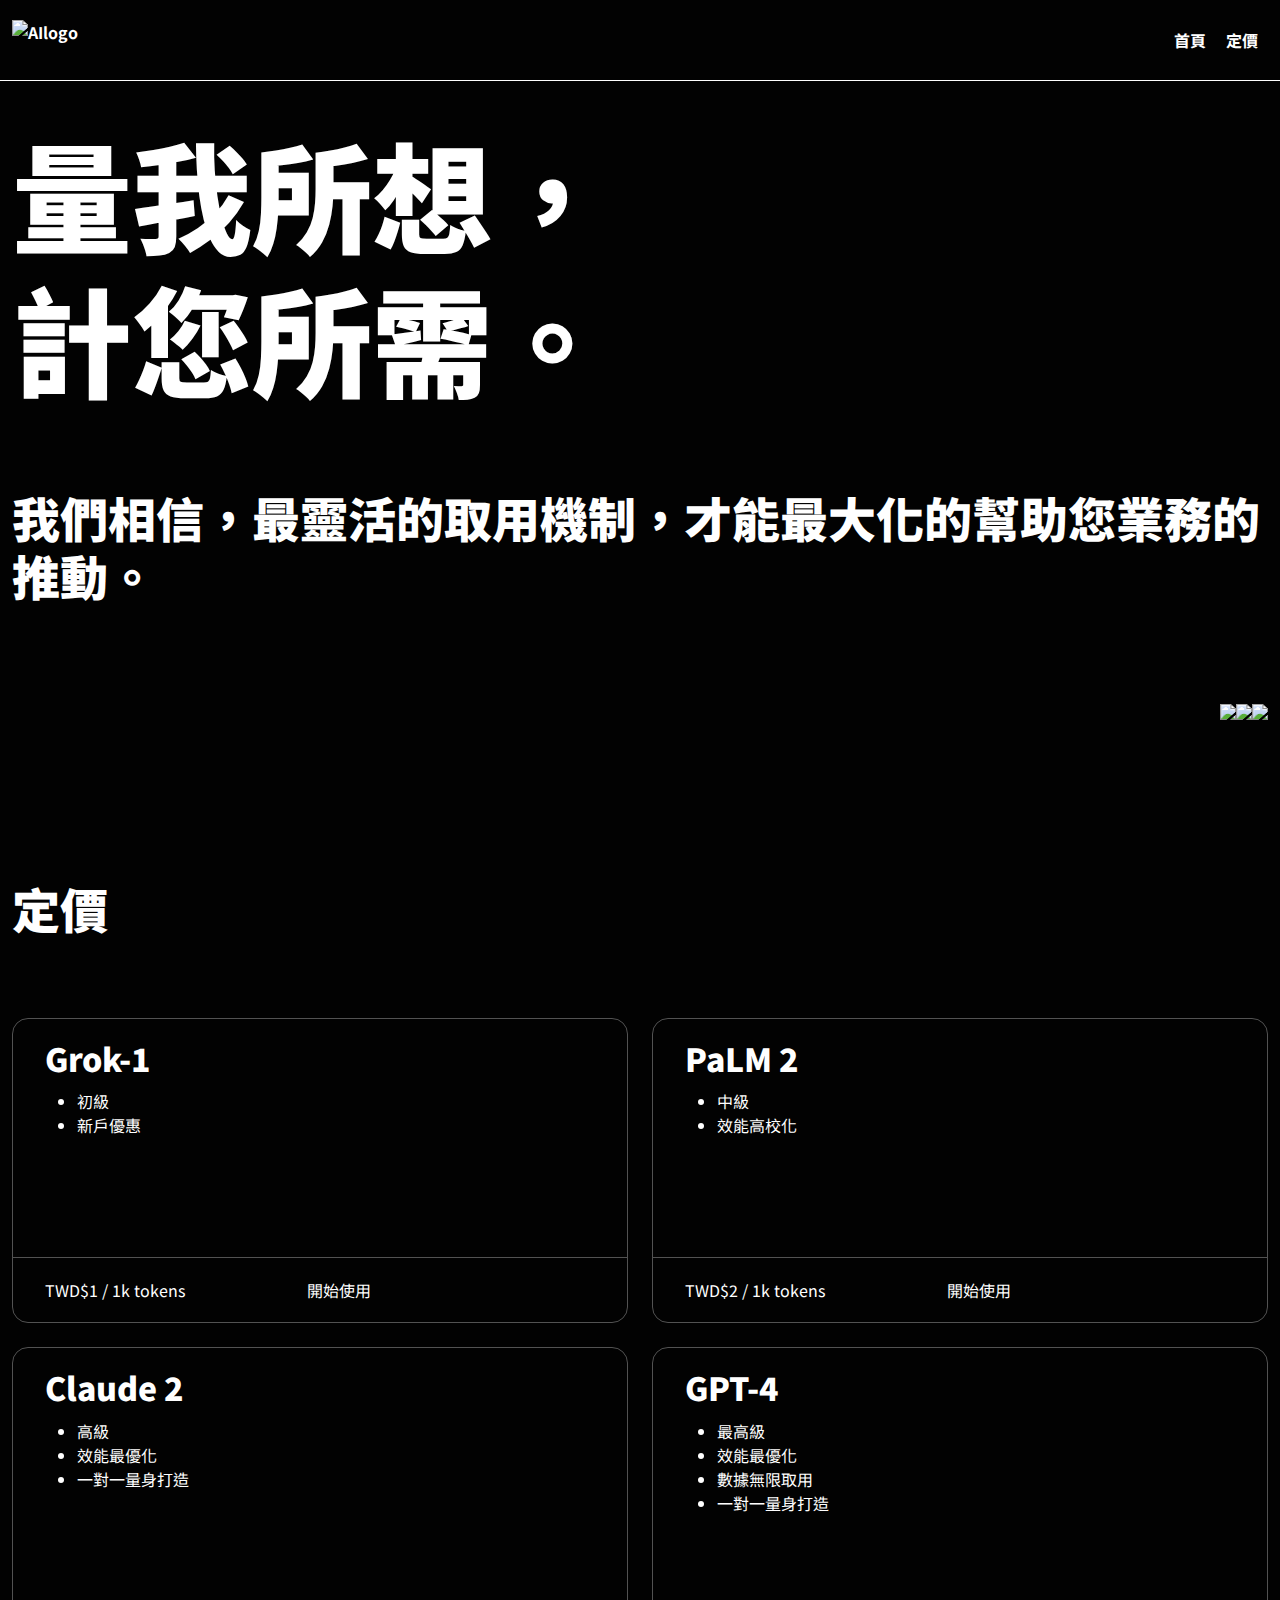
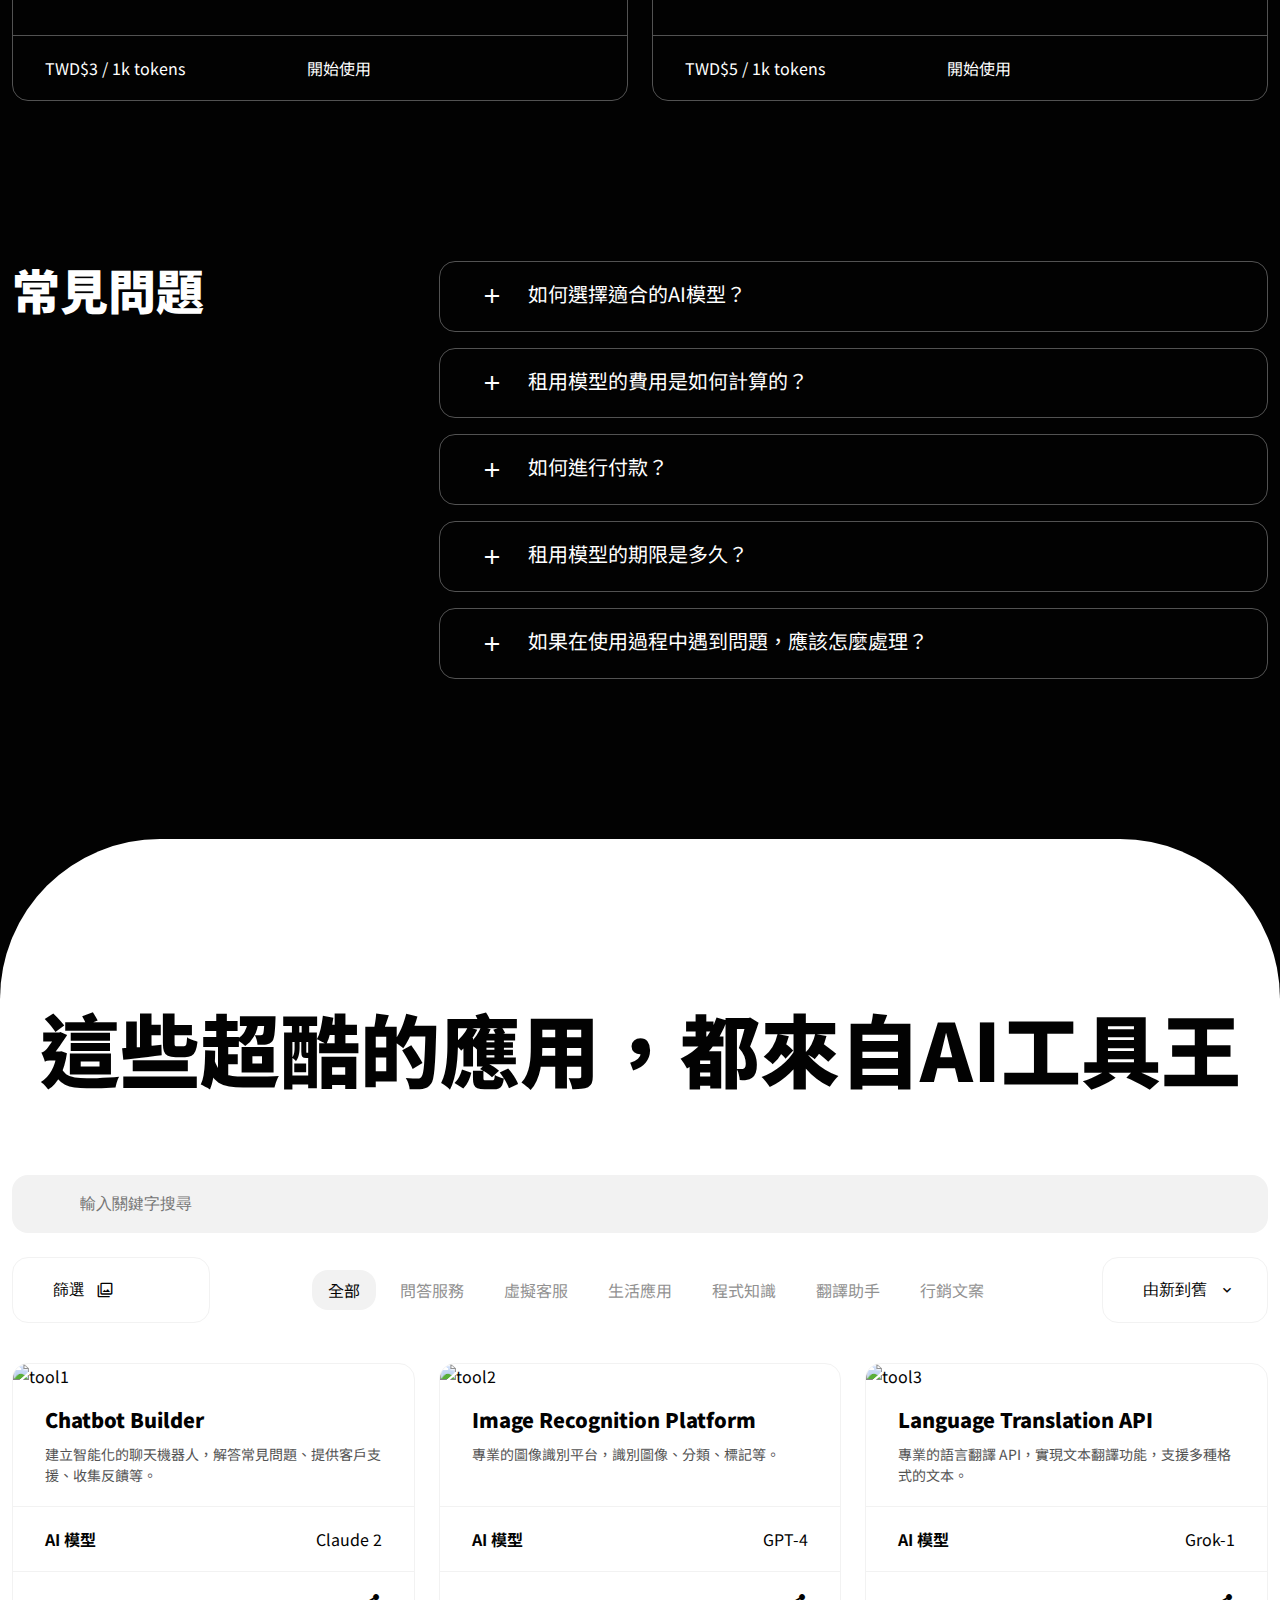
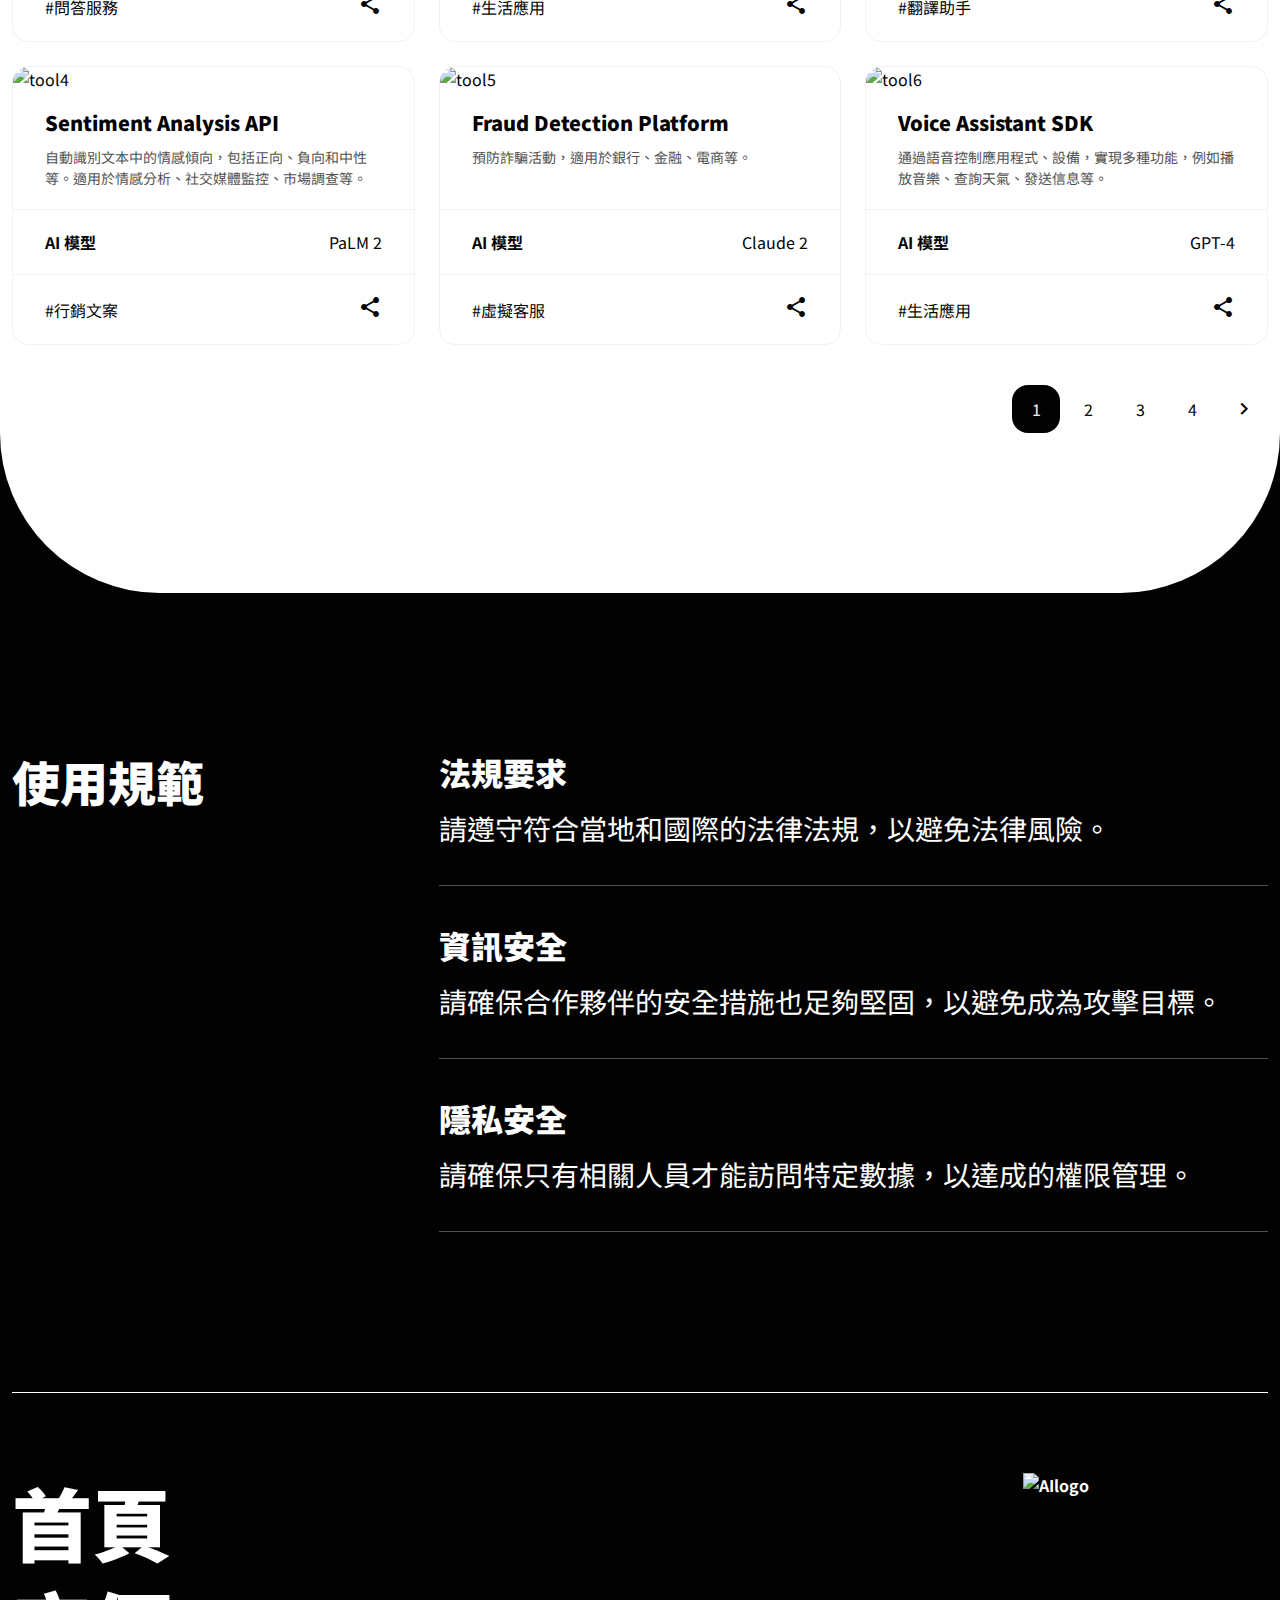
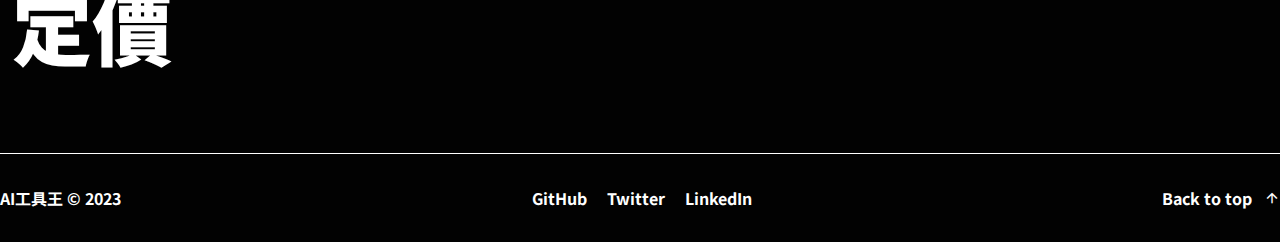
==== commit c04e5e4e: "renew" ====
--- a/pricing.html
+++ b/pricing.html
@@ -6,11 +6,12 @@
     <meta http-equiv="X-UA-Compatible" content="IE=edge">
     <meta name="viewport" content="width=device-width, initial-scale=1.0">
     <title>AI 工具王 | 定價</title>
+    <link href="img/webicon.ico" rel="shortcut icon"/>
     <link href="https://fonts.googleapis.com/css2?family=Noto+Sans+TC:wght@400;700;900&display=swap" rel="stylesheet">
     <link href="https://fonts.googleapis.com/icon?family=Material+Icons" rel="stylesheet">
-    <link rel="stylesheet" href="https://cdn.jsdelivr.net/npm/swiper@10/swiper-bundle.min.css" />
-    <link rel="stylesheet" href="reset.css">
-    <link rel="stylesheet" href="index.css">
+    <link rel="stylesheet" href="css/reset.css">
+    <link rel="stylesheet" href="css/index.css">
+    <script src="js/jQuery.min.js"></script>
 </head>
 
 <body>
@@ -46,7 +47,7 @@
                 <li class="col-6">
                     <div class="price border h-100 f-column">
                         <div class="border-body">
-                            <h3 class="h3 h3-md mb-12">琪琪</h3>
+                            <h3 class="h3 h3-md mb-12">Grok-1</h3>
                             <ul class="list-style">
                                 <li>初級</li>
                                 <li>新戶優惠</li>
@@ -64,7 +65,7 @@
                 <li class="col-6">
                     <div class="price border h-100 f-column">
                         <div class="border-body">
-                            <h3 class="h3 h3-md mb-12">昊昊</h3>
+                            <h3 class="h3 h3-md mb-12">PaLM 2</h3>
                             <ul class="list-style">
                                 <li>中級</li>
                                 <li>效能高校化</li>
@@ -82,7 +83,7 @@
                 <li class="col-6">
                     <div class="price border h-100 f-column">
                         <div class="border-body">
-                            <h3 class="h3 h3-md mb-12">卡卡</h3>
+                            <h3 class="h3 h3-md mb-12">Claude 2</h3>
                             <ul class="list-style">
                                 <li>高級</li>
                                 <li>效能最優化</li>
@@ -101,7 +102,7 @@
                 <li class="col-6">
                     <div class="price border h-100 f-column">
                         <div class="border-body">
-                            <h3 class="h3 h3-md mb-12">杰杰</h3>
+                            <h3 class="h3 h3-md mb-12">GPT-4</h3>
                             <ul class="list-style">
                                 <li>最高級</li>
                                 <li>效能最優化</li>
@@ -206,9 +207,10 @@
                     <ul class="dropdown-menu d-none">
                         <li><span class="dropdown-item-text">AI 模型</span></li>
                         <li><a class="dropdown-item" href="#">所有模型</a></li>
-                        <li><a class="dropdown-item" href="#">杰杰</a></li>
-                        <li><a class="dropdown-item" href="#">琪琪</a></li>
-                        <li><a class="dropdown-item" href="#">昊昊</a></li>
+                        <li><a class="dropdown-item" href="#">GPT-4</a></li>
+                        <li><a class="dropdown-item" href="#">Claude 2</a></li>
+                        <li><a class="dropdown-item" href="#">PaLM 2</a></li>
+                        <li><a class="dropdown-item" href="#">Grok-1</a></li>
                         <li>
                             <div class="dropdown-divider"></div>
                         </li>
@@ -243,7 +245,7 @@
                 </div>
             </div>
             <div class="container mb-40">
-                <ul class="row card-tidy f-md-column">
+                <ul id="#list" class="row card-tidy f-md-column">
                     <li class="col-4 card">
                         <div class="h-100 card-frame">
                             <div class="card-exhibit">
@@ -255,7 +257,7 @@
                             </div>
                             <div class="card-drawer">
                                 <h4 class="h6">AI 模型</h4>
-                                <p>卡卡</p>
+                                <p>Claude 2</p>
                             </div>
                             <div class="card-drawer">
                                 <a href="#">#問答服務</a>
@@ -274,7 +276,7 @@
                             </div>
                             <div class="card-drawer">
                                 <h4 class="h6">AI 模型</h4>
-                                <p>杰杰</p>
+                                <p>GPT-4</p>
                             </div>
                             <div class="card-drawer">
                                 <a href="#">#生活應用</a>
@@ -293,7 +295,7 @@
                             </div>
                             <div class="card-drawer">
                                 <h4 class="h6">AI 模型</h4>
-                                <p>琪琪</p>
+                                <p>Grok-1</p>
                             </div>
                             <div class="card-drawer">
                                 <a href="#">#翻譯助手</a>
@@ -312,7 +314,7 @@
                             </div>
                             <div class="card-drawer">
                                 <h4 class="h6">AI 模型</h4>
-                                <p>昊昊</p>
+                                <p>PaLM 2</p>
                             </div>
                             <div class="card-drawer">
                                 <a href="#">#行銷文案</a>
@@ -331,7 +333,7 @@
                             </div>
                             <div class="card-drawer">
                                 <h4 class="h6">AI 模型</h4>
-                                <p>卡卡</p>
+                                <p>Claude 2</p>
                             </div>
                             <div class="card-drawer">
                                 <a href="#">#虛擬客服</a>
@@ -350,7 +352,7 @@
                             </div>
                             <div class="card-drawer">
                                 <h4>AI 模型</h4>
-                                <p>杰杰</p>
+                                <p>GPT-4</p>
                             </div>
                             <div class="card-drawer">
                                 <a href="#">#生活應用</a>
@@ -360,7 +362,7 @@
                     </li>
                 </ul>
             </div>
-            <nav class="container">
+            <nav id="pagination" class="container">
                 <ul class="page">
                     <li class="page-gui active">1</li>
                     <li class="page-gui">2</li>
@@ -416,10 +418,8 @@
             </a>
         </nav>
     </footer>
-    <script src="https://code.jquery.com/jquery-3.7.0.min.js"
-        integrity="sha256-2Pmvv0kuTBOenSvLm6bvfBSSHrUJ+3A7x6P5Ebd07/g=" crossorigin="anonymous"></script>
-    <script src="https://cdn.jsdelivr.net/npm/swiper@10/swiper-bundle.min.js"></script>
-    <script src="./all.js"></script>
+    <script src="https://cdn.jsdelivr.net/npm/axios/dist/axios.min.js"></script>
+    <script src="js/all.js"></script>
 </body>
 
 </html>--- a/css/index.css
+++ b/css/index.css
@@ -0,0 +1,909 @@
+*, *::after, *::before{
+    box-sizing: border-box;
+}
+
+html, body {
+    font-family: 'Noto Sans TC', sans-serif;
+    background-color: #020202;
+    color: #FFF;
+    font-size: 16PX;
+    line-height: 1.5;
+}
+
+a {
+    text-decoration: none;
+    color: #fff;
+}
+
+a:hover {
+    opacity: .8;
+}
+
+.container {
+    max-width: 1320px;
+    margin-left: auto;
+    margin-right: auto;
+    padding-left: 12px;
+    padding-right: 12px;
+}
+
+.navbar {
+    display: flex;
+    position: relative;
+    justify-content: space-between;
+    align-items: center;
+    font-weight: 700;
+    border-bottom: 1px solid #FFFFFF;
+}
+
+.navbar-toggler {
+    background-color: transparent;
+    color: white;
+    font-size: 24px;
+    border: 0;
+}
+
+.navbar-collapse {
+    display: none;
+    position: absolute;
+    top: 100%;
+    left: 0;
+    width: 100%;
+    min-height: 70vh;
+    color: #FFF;
+    background-color: #020202;
+}
+
+.navbar-collapse.show {
+    display: flex;
+    flex-direction: column;
+    justify-content: center;
+    align-items: center;
+}
+
+.navbar2 {
+    display: flex;
+    justify-content: space-between;
+    align-items: flex-start;
+    font-weight: 700;
+    border-top: 1px solid #FFFFFF;
+}
+
+@media (max-width: 768px) {
+    .navbar2 {
+        flex-direction: column-reverse;
+    }
+}
+
+.navbar3 {
+    display: flex;
+    flex-wrap: wrap;
+    justify-content: space-between;
+    align-items: center;
+    font-weight: 700;
+    border-top: 1px solid #FFFFFF;
+    padding: 32px 0;
+}
+
+@media (max-width: 768px) {
+    .navbar3 ul {
+        order: 3;
+        width: 100%;
+        margin-top: 36px;
+    }
+}
+
+.row {
+    display: flex;
+    flex-wrap: wrap;
+    margin-left: -12px;
+    margin-right: -12px;
+}
+
+.row-gap-24 {
+    row-gap: 24px;
+}
+
+.col-4 {
+    width: 33.3333%;
+    flex: 0 0 auto;
+    padding-left: 12px;
+    padding-right: 12px;
+}
+
+.col-6 {
+    width: 50%;
+    flex: 0 0 auto;
+    padding-left: 12px;
+    padding-right: 12px;
+}
+
+.col-8 {
+    width: 66.6667%;
+    font: 0 0 auto;
+    padding-left: 12px;
+    padding-right: 12px;
+}
+
+
+
+@media (max-width: 768px) {
+    .col-4, .col-6, .col-8 {
+    width: 100%;
+    }
+}
+
+.w-100 {
+    width: 100%;
+}
+
+.h-100 {
+    height: 100%;
+}
+
+.h-auto {
+    height: auto;
+}
+
+.d-flex {
+    display: flex;
+    flex-wrap: wrap;
+}
+
+.d-none {
+    display: none;
+}
+
+.d-inline-block {
+    display: inline-block;
+}
+    
+.f-column {
+    display: flex;
+    flex-direction: column;
+}
+
+@media (max-width: 768px) {
+    .d-md-block {
+    display: block;
+    }
+
+    .d-md-none {
+    display: none;
+    }
+
+    .f-md-column {
+    display: flex;
+    flex-direction: column;
+    align-items: center;
+    }
+}
+
+.display-1, .display-2, .display-3, .h1, .h2, .h3, .h4, .h5, .h6 {
+    font-weight: 900;
+    line-height: 1.2;
+}
+
+.display-1 {
+    font-size: 160px;
+}
+
+.display-2 {
+    font-size: 120px;
+}
+
+.display-3 {
+    font-size: 80px;
+}
+
+.h1 {
+    font-size: 48px;
+}
+
+.h2 {
+    font-size: 40px;
+}
+
+.h3 {
+    font-size: 32px;
+}
+
+.h4 {
+    font-size: 28px;
+}
+
+.h5 {
+    font-size: 20px;
+}
+
+.h6 {
+    font-size: 16px;
+}
+
+.text-sm {
+    font-size: 14px;
+}
+
+.text-xs {
+    font-size: 12px;
+}
+
+.text-center {
+    text-align: center;
+}
+
+.text-gray {
+    color: #525252;
+}
+
+@media (max-width: 768px) {
+    .h1-md {
+      font-size: 48px;
+    }
+  
+    .h2-md {
+      font-size: 32px;
+    }
+  
+    .h3-md {
+      font-size: 28px;
+    }
+  
+    .h4-md {
+      font-size: 24px;
+    }
+  
+    .h5-md {
+      font-size: 20px;
+    }
+  
+    .h6-md {
+      font-size: 16px;
+    }
+}
+
+.px-10 {
+    padding-left: 10px;
+    padding-right: 10px;
+}
+
+.px-40 {
+    padding-right: 40px;
+    padding-left: 40px;
+}
+
+.py-20 {
+    padding-top: 20px;
+    padding-bottom: 20px;
+}
+
+.py-80 {
+    padding-top: 80px;
+    padding-bottom: 80px;
+}
+
+.pb-40 {
+    padding-bottom: 40px;
+}
+
+.pl-12 {
+    padding-left: 12px;
+}
+
+.mb-8 {
+    margin-bottom: 8px;
+}
+
+.mb-12 {
+    margin-bottom: 12px;
+}
+
+.mb-16 {
+    margin-bottom: 16px;
+}
+
+.mb-20 {
+    margin-bottom: 20px;
+}
+
+.mb-40 {
+    margin-bottom: 40px;
+}
+
+.mb-80 {
+    margin-bottom: 80px;
+}
+
+.mb-160 {
+    margin-bottom: 160px;
+}
+
+.mr-20 {
+    margin-right: 20px;
+}
+
+@media (max-width: 768px) {
+    .mb-md-12 {
+      margin-bottom: 12px;
+    }
+
+    .mb-md-16 {
+        margin-bottom: 16px;
+    }
+
+    .mb-md-24 {
+        margin-bottom: 24px;
+    }
+
+    .mb-md-32 {
+        margin-bottom: 32px;
+    }
+
+    .mb-md-48 {
+        margin-bottom: 48px;
+    }
+
+    .mb-md-64 {
+        margin-bottom: 64px;
+    }
+
+    .mb-md-120 {
+        margin-bottom: 120px;
+    }
+}
+
+.list-style {
+    list-style: disc;
+    padding-left: 2rem;
+}
+
+.border {
+    border-radius: 16px;
+    border: 1px solid #525252;
+}
+
+.border-body {
+    padding: 20px 32px 120px 32px;
+    flex-grow: 1;
+}
+
+@media (max-width: 768px) {
+    .border-body {
+        padding: 20px 32px 60px 32px;
+    }
+}
+  
+.border-footer {
+    display: flex;
+    justify-content: space-between;
+    align-items: center;
+    border-top: 1px solid #525252;
+    padding: 20px 32px;
+}
+
+.btn {
+    cursor: pointer;
+    text-align: center;
+    background-color: transparent;
+    border: 0;
+    border-radius: 16px;
+    padding: 20px 40px;
+    font-size: 16px;
+    line-height: 24px;
+}
+
+.btn-light {
+    display: flex;
+    align-items: center;
+    color: white;
+    border: 1px solid #ffffff;
+    font-size: 20px;
+    font-weight: 900;
+}
+
+.btn-light:hover {
+    background: #fff;
+    color: #020202;   
+}
+
+.btn-dark {
+    display: flex;
+    align-items: center;
+    background: #fff;
+    color: #020202;
+    border: 1px solid #f2f2f2;
+    padding: 20px 32px 20px 40px;
+    font-size: 16px;
+}
+
+.btn-dark:hover {
+    border: 1px solid #000;
+}
+
+.btn.active {
+    font-weight: 700;
+    background-color: #F2F2F2;
+}
+
+.deco {
+    display: flex;
+    justify-content: flex-end;
+    text-align: right;
+    overflow: hidden;
+    background: #020202;
+    max-width: 100%;
+    height: auto;
+    margin-top: 100px;
+}
+
+.deco-arrow1 {
+    animation: slide-up-1 4s linear infinite;
+}
+
+.deco-arrow2 {
+    animation: slide-up-2 4s linear infinite;
+}
+
+.deco-arrow3 {
+    animation: slide-up-3 4s linear infinite;
+}
+
+.enterprise-logo {
+    overflow: hidden;
+    position: relative;
+}
+  
+.enterprise-logo:after, .enterprise-logo:before {
+    background: linear-gradient(90deg, #000000 0%, rgba(0, 0, 0, 0.991615) 11.79%, rgba(0, 0, 0, 0.967585) 21.38%, rgba(0, 0, 0, 0.9296) 29.12%, rgba(0, 0, 0, 0.879348) 35.34%, rgba(0, 0, 0, 0.818519) 40.37%, rgba(0, 0, 0, 0.7488) 44.56%, rgba(0, 0, 0, 0.671881) 48.24%, rgba(0, 0, 0, 0.589452) 51.76%, rgba(0, 0, 0, 0.5032) 55.44%, rgba(0, 0, 0, 0.414815) 59.63%, rgba(0, 0, 0, 0.325985) 64.66%, rgba(0, 0, 0, 0.2384) 70.88%, rgba(0, 0, 0, 0.153748) 78.62%, rgba(0, 0, 0, 0.0737185) 88.21%, rgba(0, 0, 0, 0) 100%);
+    content: "";
+    height: 120px;
+    position: absolute;
+    width: 15%;
+    z-index: 2;
+}
+
+.enterprise-logo:before {
+    left: 0;
+    top: 0;
+}
+  
+.enterprise-logo:after {
+    right: 0;
+    top: 0;
+    transform: rotateZ(180deg);
+}
+
+.enterprise-slider1, .enterprise-slider2 {
+    display: flex;
+    justify-content: flex-start;  
+}
+
+.enterprise-slider1 {
+    animation: slide-left 10s linear infinite;
+}
+
+.enterprise-slider2 {
+    animation: slide-right 10s linear infinite;
+    margin-top: 20px;
+    padding-left: 80px;
+}
+
+.enterprise-slide, .enterprise-slide img {
+    max-width: initial;
+    min-width: 160px;
+    height: 40px;
+}
+
+.enterprise-slide {
+    display: inline-block;
+    margin-left: 15px;
+}
+
+.comment-card {
+    background: rgba(255, 255, 255, 0.08);
+    border-radius: 16px;
+    padding: 40px;
+    display: flex;
+    flex-direction: column;
+}
+
+.comment-swiper {
+    padding-bottom: 40px;
+}
+
+@media (max-width: 920px) {
+    .swiper-pagination-bullets {
+        display: flex;
+        align-items: center;
+        justify-content: center;
+        bottom: 10px;
+    }
+    
+    .swiper-pagination-bullet {
+        background-color: #525252;
+        opacity: 1;
+    }
+    
+    .swiper-pagination-bullet-active {
+        width: 12px;
+        height: 12px;
+        background-color: #fff;
+    }
+}
+
+.client {
+    margin-right: 16px;
+}
+
+.tool {
+    padding-top: 160px;
+    padding-bottom: 160px;
+    background-color: white;
+    color: #020202;
+    border-radius: 160px;
+}
+
+@media (max-width: 768px) {
+    .tool {
+      padding-top: 80px;
+      padding-bottom: 80px;
+      border-radius: 20px;
+    }
+}
+
+.dropdown {
+    position: relative;
+}
+  
+.dropdown-menu {
+    position: absolute;
+    background-color: white;
+    min-width: 240px;
+    margin-top: 4px;
+    padding-top: 20px;
+    padding-bottom: 20px;
+    box-shadow: 0px 4px 20px 0px #00000026;
+    border-radius: 16px;
+    z-index: 1;
+}
+  
+.dropdown-menu.show {
+    display: block;
+}
+  
+.dropdown-menu-end {
+    min-width: 144px;
+    right: 0;
+}
+  
+.dropdown-item-text {
+    font-size: 12px;
+    color: #919191;
+    font-weight: 700;
+    padding-left: 32px;
+    padding-right: 40px;
+    margin-bottom: 8px;
+}
+  
+.dropdown-item {
+    display: block;
+    width: 100%;
+    padding: 4px 40px 4px 32px;
+    margin-bottom: 4px;
+    color: black;
+}
+  
+.dropdown-item:hover {
+    background: #F2F2F2;
+}
+  
+.dropdown-divider {
+    width: 168px;
+    margin-left: auto;
+    margin-right: auto;
+    border-bottom: 1px solid #F2F2F2;
+    padding-bottom: 16px;
+    margin-bottom: 24px;
+}
+
+.search-bar {
+    position: relative;
+    width: 100%;
+    background-image: url(img/search.png);
+    background-repeat: no-repeat;
+    background-size: 16px;
+    background-position: 40px center;
+    background-color: #f2f2f2;
+    border-radius: 16px;
+    padding: 20px 40px 20px 68px;
+    border: 0;
+    margin-bottom: 24px;
+    font-size: 16px;
+}
+
+.filter {
+    display: flex;
+    flex-wrap: wrap;
+    justify-content: space-between;
+    align-items: center;
+}
+
+.filter-icon {
+    margin-left: 12px;
+    font-size: 16px;
+}
+
+.filter-list {
+    display: flex;
+    justify-content: space-between;
+    align-items: center;
+    gap: 8px;
+    color: #919191;
+}
+
+.filter-list-selection {
+    padding: 8px 16px;
+    border-radius: 16px;
+    background: #ffffff;
+    text-align: center;
+}
+
+.filter-list-selection:hover {
+    cursor: pointer;
+}
+
+.filter-list-selection.active {
+    background-color: #f2f2f2;
+    color: #020202;
+}
+
+@media (max-width: 768px) {
+    .filter ul {
+        order: 3;
+        width: 100%;
+        margin-top: 16px;
+        margin-bottom: 40px;
+        overflow: auto;
+        flex-wrap: nowrap;
+        white-space: nowrap;
+        -ms-overflow-style: none; /* Hide scrollbar for IE and Edge */
+        scrollbar-width: none; /* Hide scrollbar for Firefox */
+    }
+    .filter ul::-webkit-scrollbar{
+        display: none; /* Hide scrollbar for Chrome, Safari and Opera */
+    }
+}
+
+.card {
+    margin-bottom: 24px;
+}
+
+.card-tidy {
+    margin-bottom: -24px;
+}
+
+.card-frame {
+    display: flex;
+    flex-direction: column;
+    overflow: hidden;
+    border-radius: 16px;
+    border: 1px solid #f2f2f2;
+}
+
+.card-exhibit {
+    overflow: hidden;
+}
+
+.card-zooming {
+    transition: all 0.3s ease-in-out;
+    display: block;
+    height: auto;
+}    
+
+.card-zooming:hover {
+    transform: scale(1.2);
+}
+
+.card-context {
+    flex-grow: 1;
+    padding: 20px 32px;
+}
+
+.card-drawer {
+    display: flex;
+    justify-content: space-between;
+    align-items: center;
+    padding: 20px 32px;
+    border-top: 1px solid #f2f2f2;
+}
+
+.card-drawer a {
+    color: #020202;
+}
+
+.card-drawer a:hover{
+    color: #525252;
+}
+
+.card-drawer h4 {
+    font-size: 16px;
+    font-weight: 700;
+}
+
+.page {
+    display: flex;
+    justify-content: flex-end;
+    gap: 4px;
+}
+
+.page li {
+    display: flex;
+    justify-content: center;
+    text-align: center;
+    max-width: 48px;
+    padding: 12px 20px;
+    border-radius: 16px;
+}
+
+.page-gui {
+    color: #020202;
+}
+
+.page-gui:hover {
+    cursor: pointer;
+    border: 1px solid #020202;
+}
+
+.page-gui.active{
+    background: #020202;
+    color: #f2f2f2;
+}
+
+.service {
+    display: flex;
+    flex-direction: column;
+    justify-content: space-between;
+    align-items: center;
+}
+
+.social-media {
+    display: flex;
+    justify-content: space-between;
+    align-items: center;
+}
+
+.price {
+    position: relative;
+}
+
+.price-link span {
+    font-size: 16px;
+    line-height: 1;
+    vertical-align: middle;
+}
+  
+.price-link::after {
+    content: "";
+    position: absolute;
+    inset: 0;
+}
+
+.faq-q, .faq-a.show {
+    display: block;
+}
+
+.faq-q h3, .regulations p {
+    font-weight: normal;
+}
+
+.faq-a {
+    margin-top: 16px;
+}
+
+.add-icon, .remove-icon {
+    line-height: 1.2;
+    vertical-align: middle;
+}
+
+.regulations {
+    border-bottom: 1px solid #525252;
+}
+
+@keyframes slide-left {
+    0% {
+        transform: translateX(0);
+    }
+    100% {
+        transform: translateX(-768px);
+    }
+}
+
+@keyframes slide-right{
+    100% {
+        transform: translateX(0);
+    }
+    0% {
+        transform: translateX(-768px);
+    }
+}
+
+@keyframes slide-up-1 {
+    40% {
+        transform: translateY(0px);
+        opacity: 1;
+    }
+    50% {
+        transform: translateY(0px);
+        opacity: 1;
+    }
+    65% {
+        transform: translateY(-180px);
+        opacity: 1;
+    }
+    70% {
+        transform: translateY(-180px);
+        opacity: 0;
+    }
+    90% {
+        transform: translateY(180px);
+        opacity: 0;
+    }
+    91% {
+        transform: translateY(180px);
+        opacity: 1;
+    }
+}
+
+@keyframes slide-up-2 {
+    30% {
+        transform: translateY(0px);
+        opacity: 1;
+    }
+    45% {
+        transform: translateY(0px);
+        opacity: 1;
+    }
+    55% {
+        transform: translateY(-180px);
+        opacity: 1;
+    }
+    65% {
+        transform: translateY(-180px);
+        opacity: 0;
+    }
+    85% {
+        transform: translateY(180px);
+        opacity: 0;
+    }
+    86% {
+        transform: translateY(180px);
+        opacity: 1;
+    }
+}
+
+@keyframes slide-up-3 {
+    20% {
+        transform: translateY(0px);
+        opacity: 1;
+    }
+    40% {
+        transform: translateY(0px);
+        opacity: 1;
+    }
+    50% {
+        transform: translateY(-180px);
+        opacity: 1;
+    }
+    60% {
+        transform: translateY(-180px);
+        opacity: 0;
+    }
+    80% {
+        transform: translateY(180px);
+        opacity: 0;
+    }
+    81% {
+        transform: translateY(180px);
+        opacity: 1;
+    }
+}